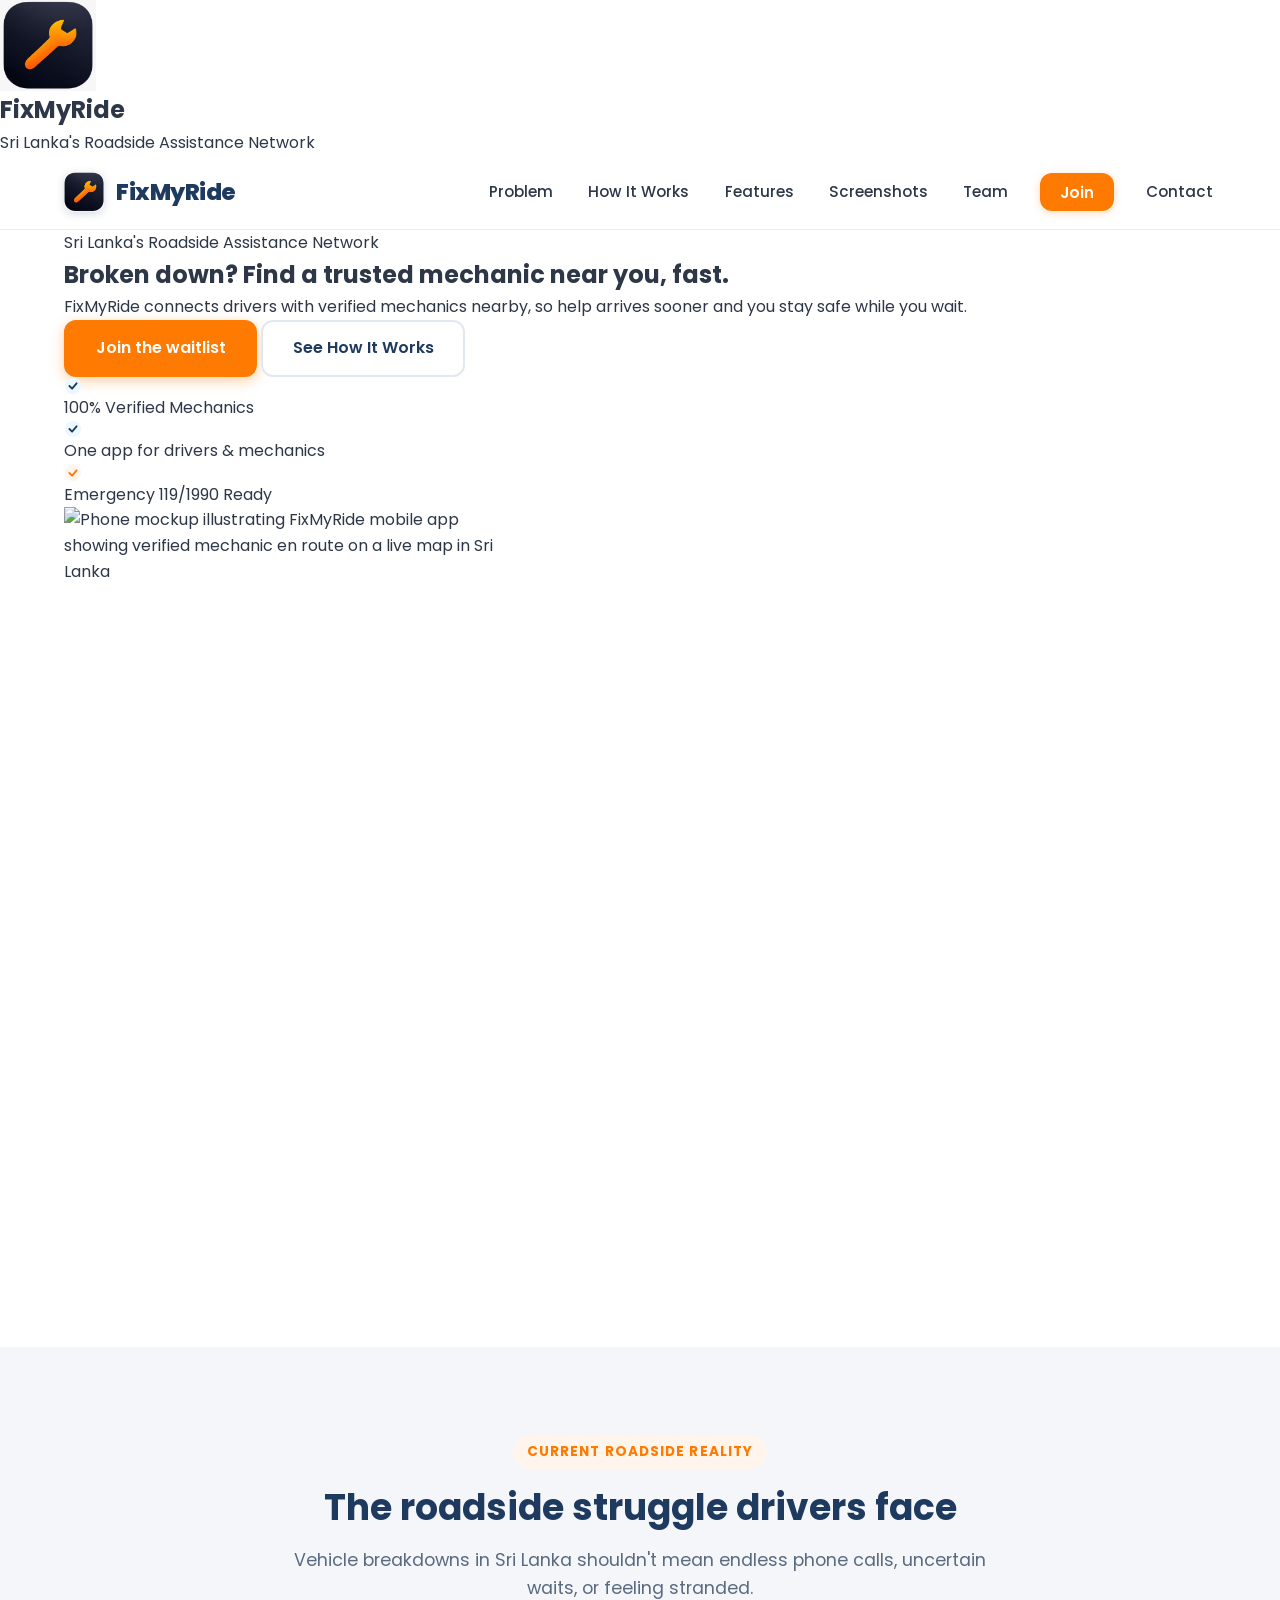
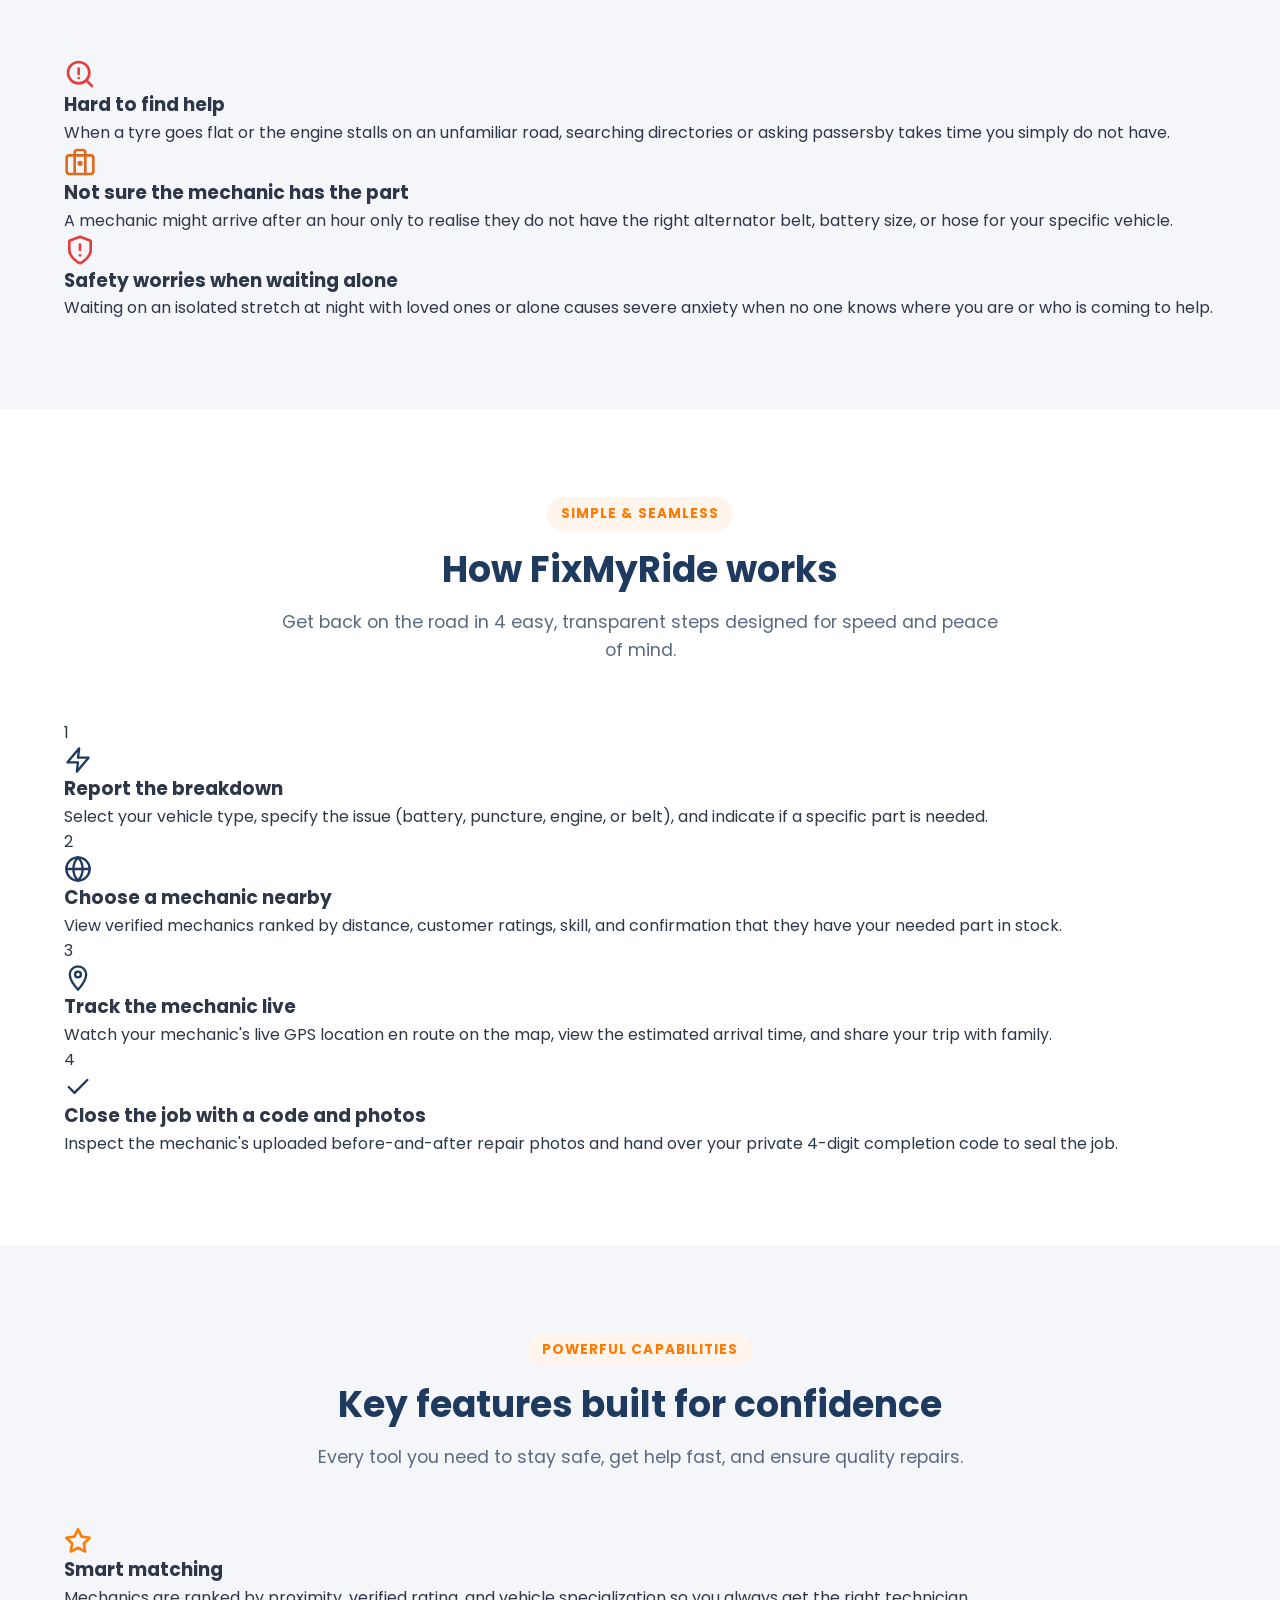
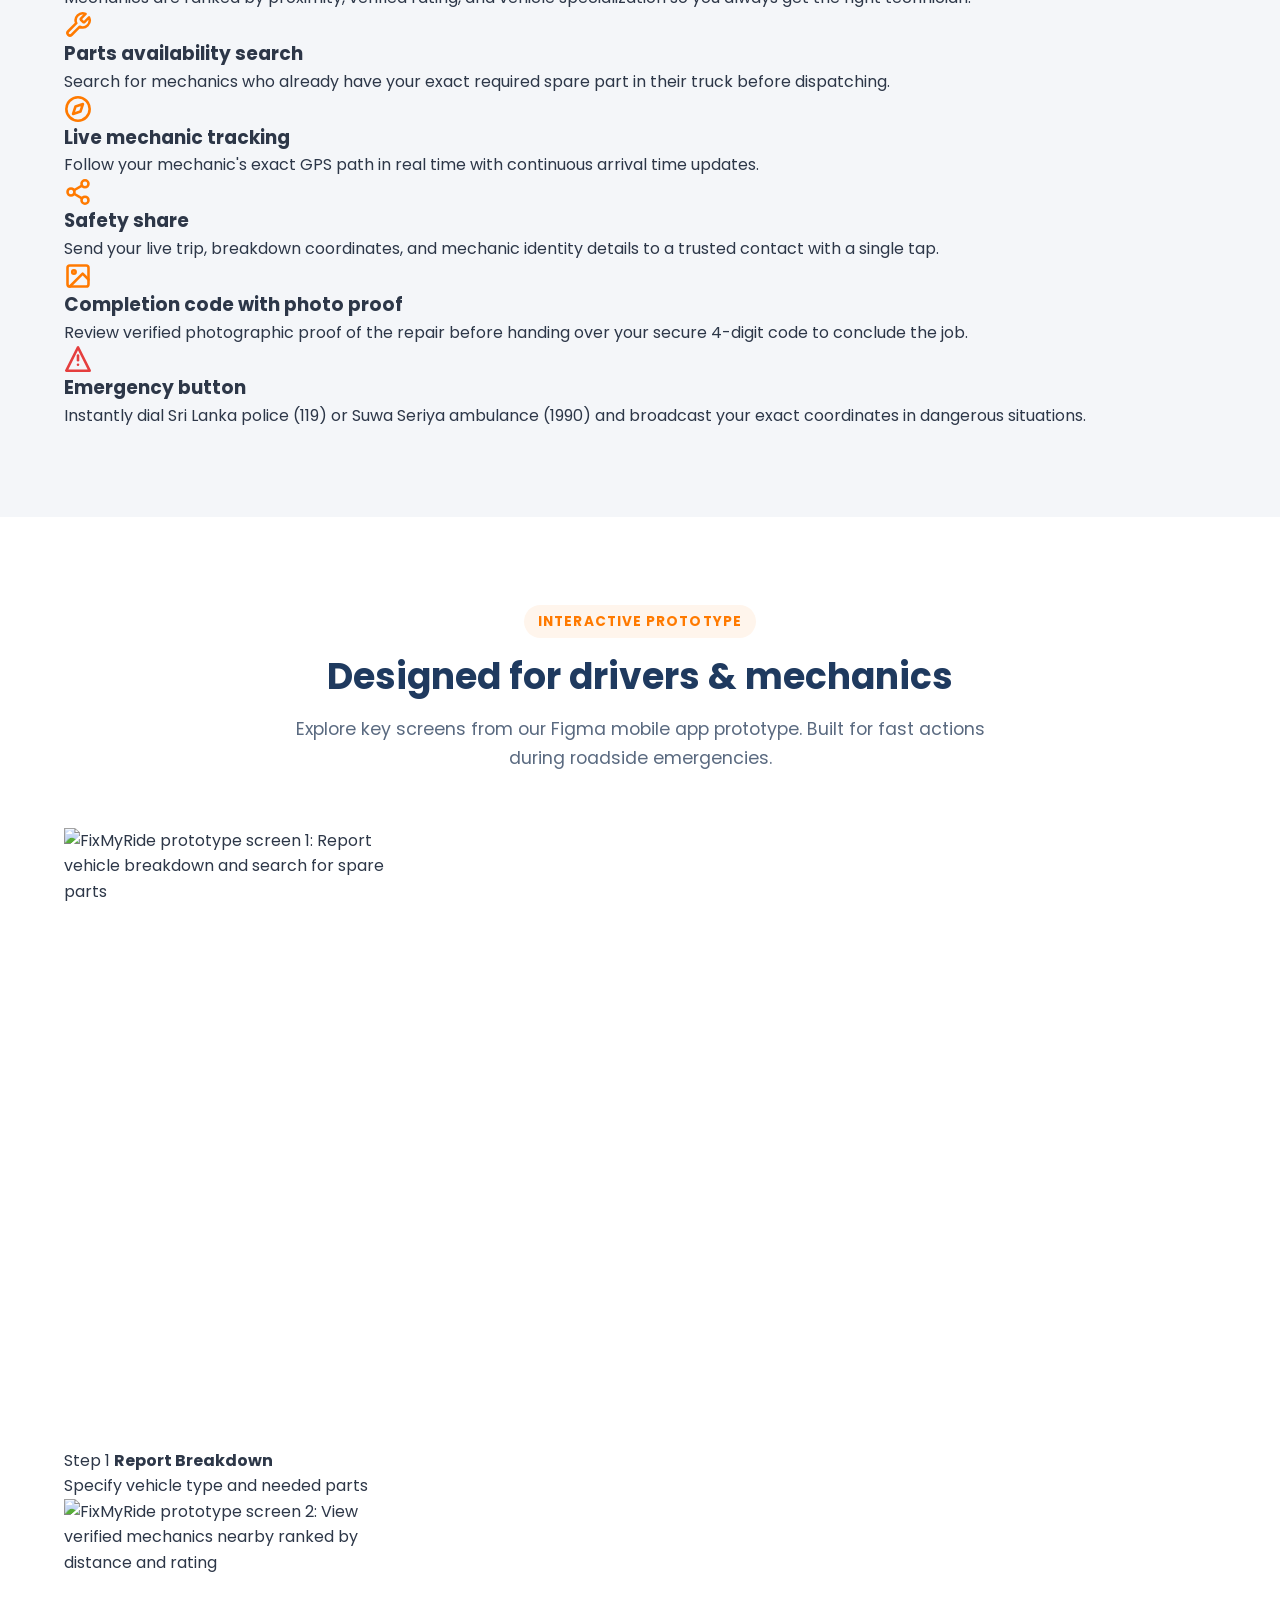
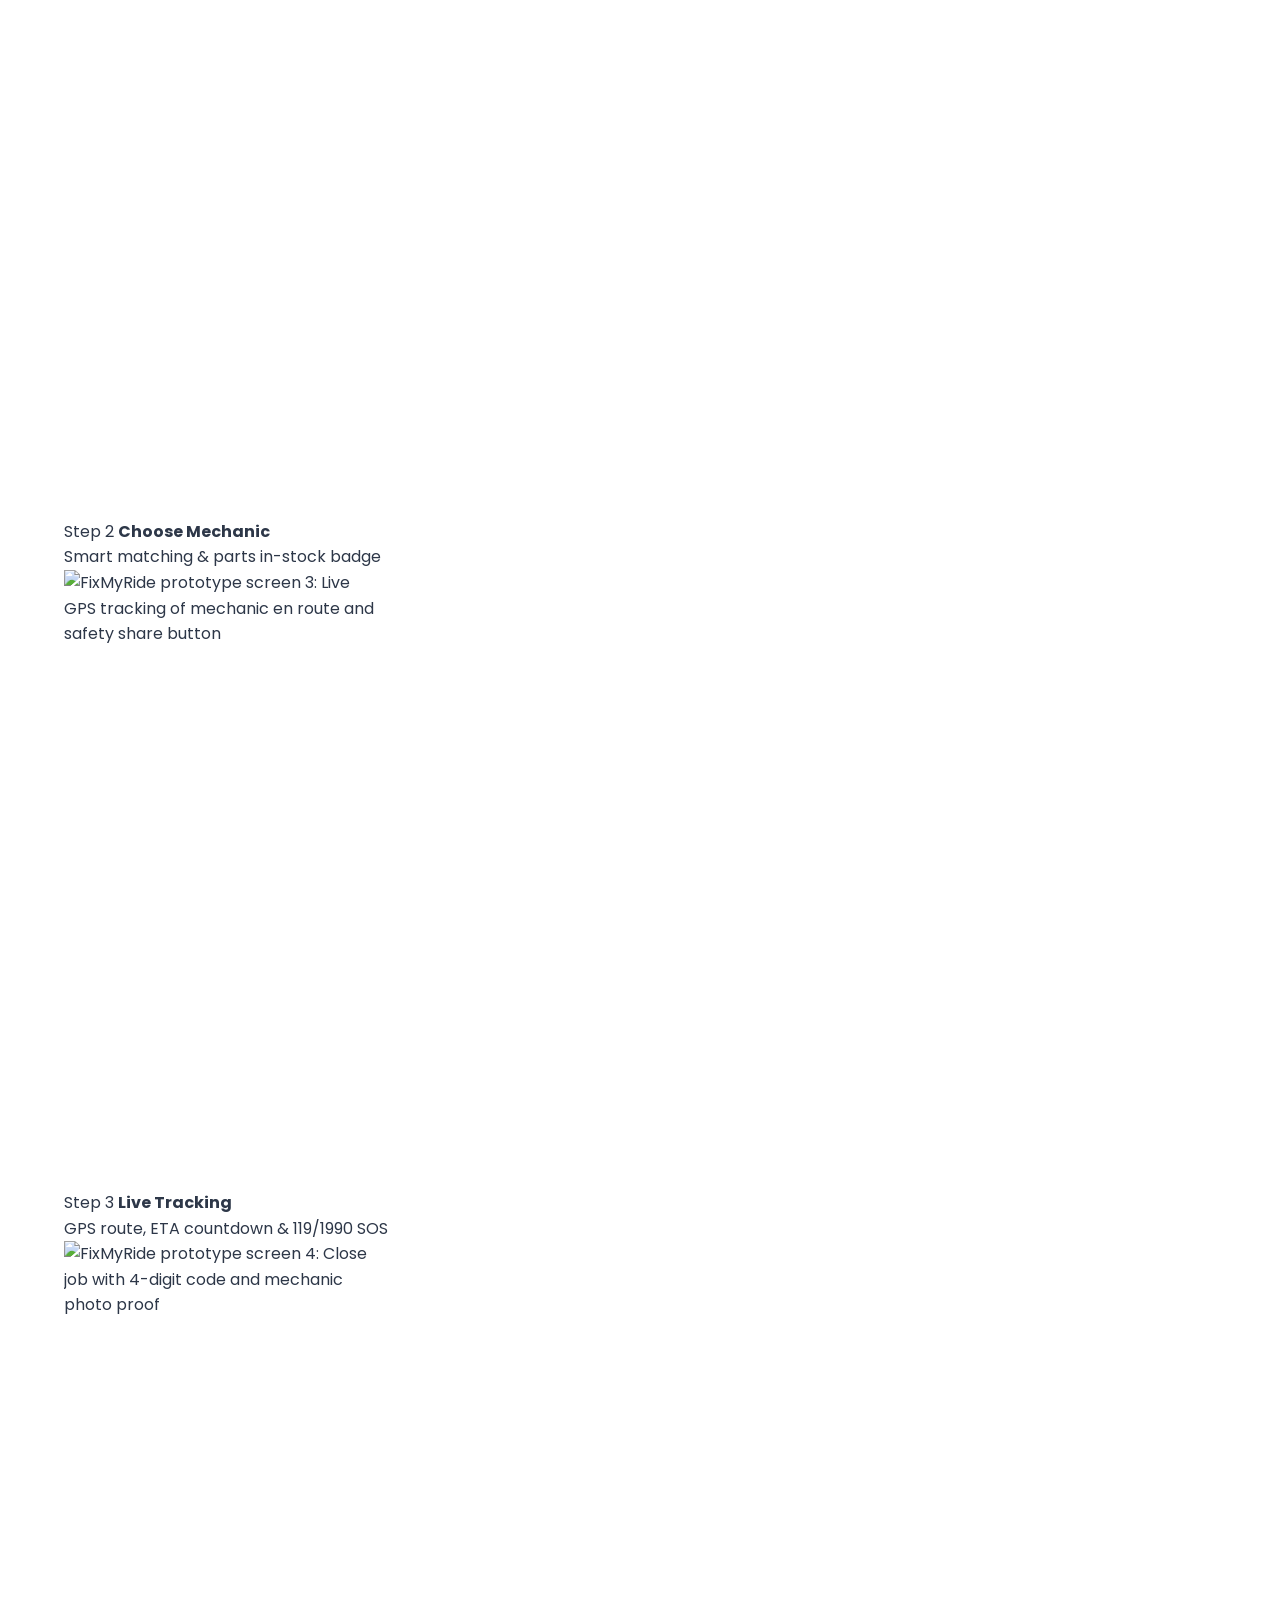
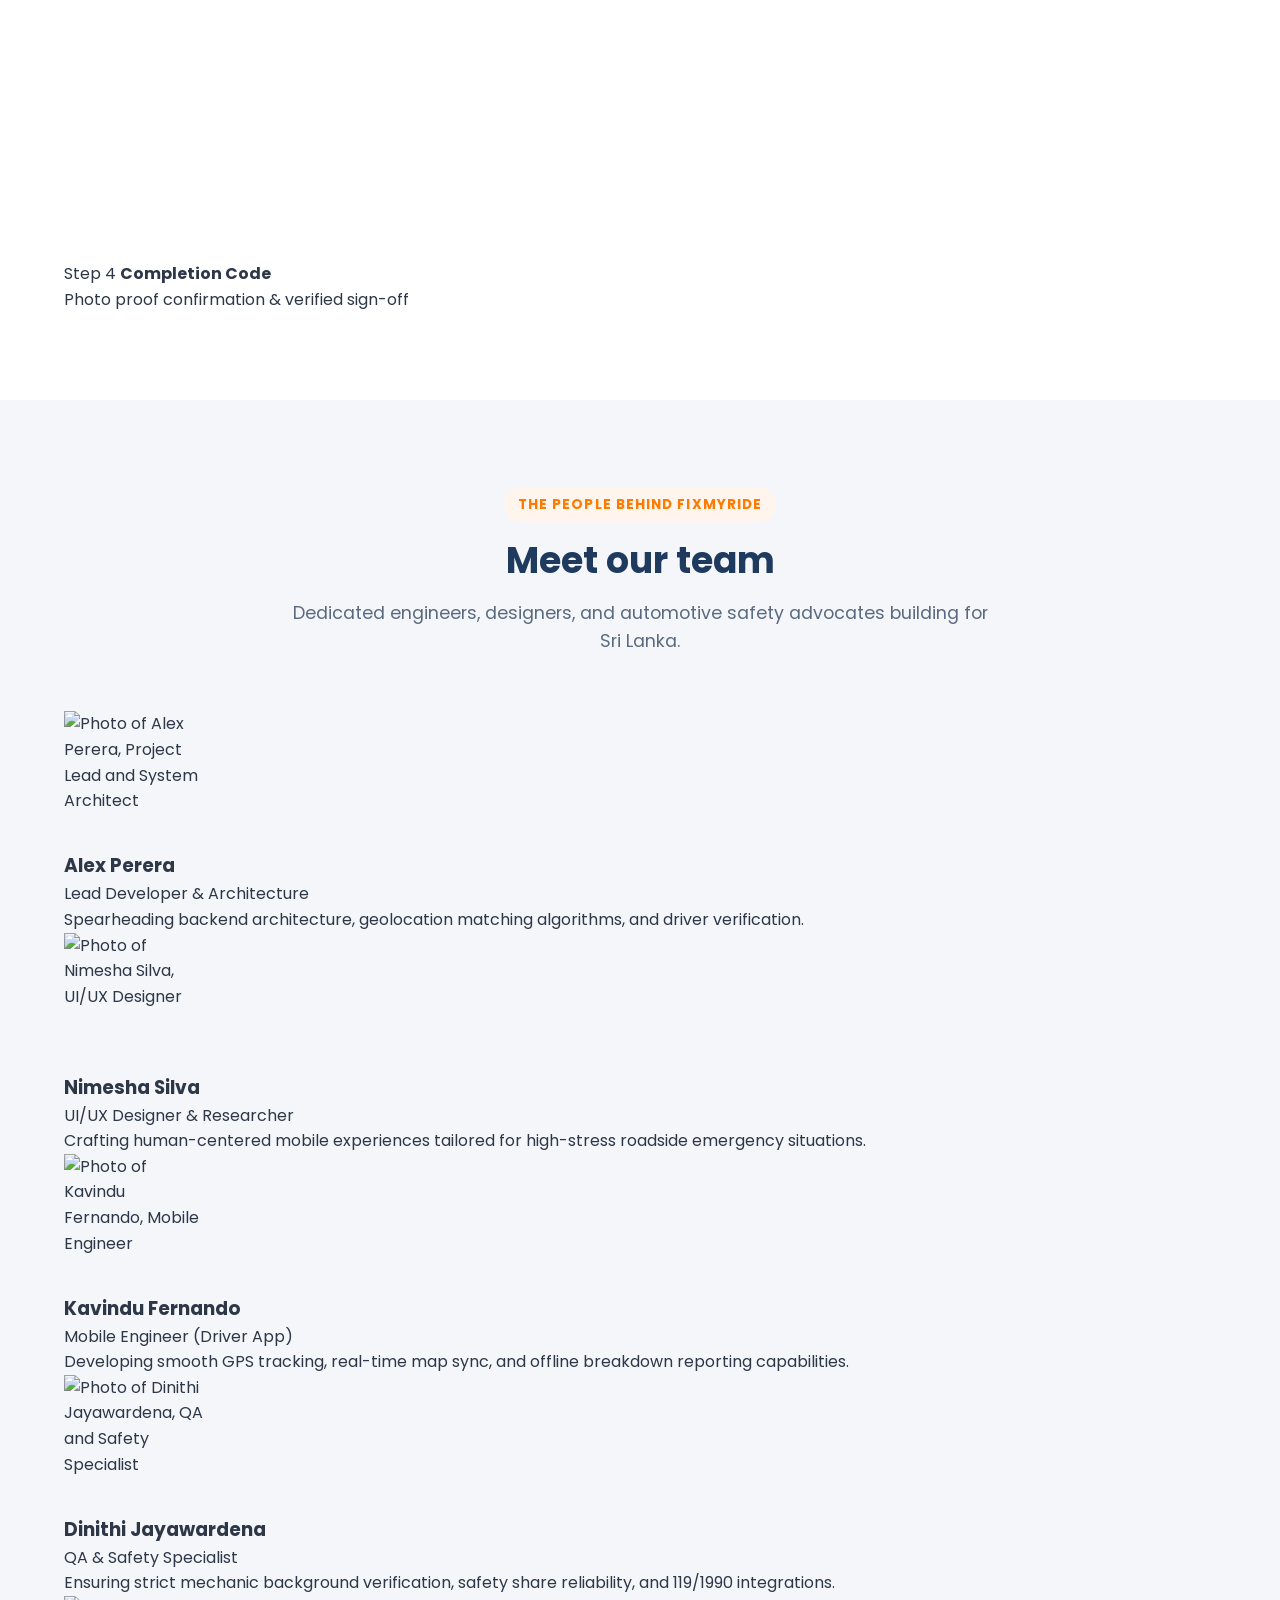
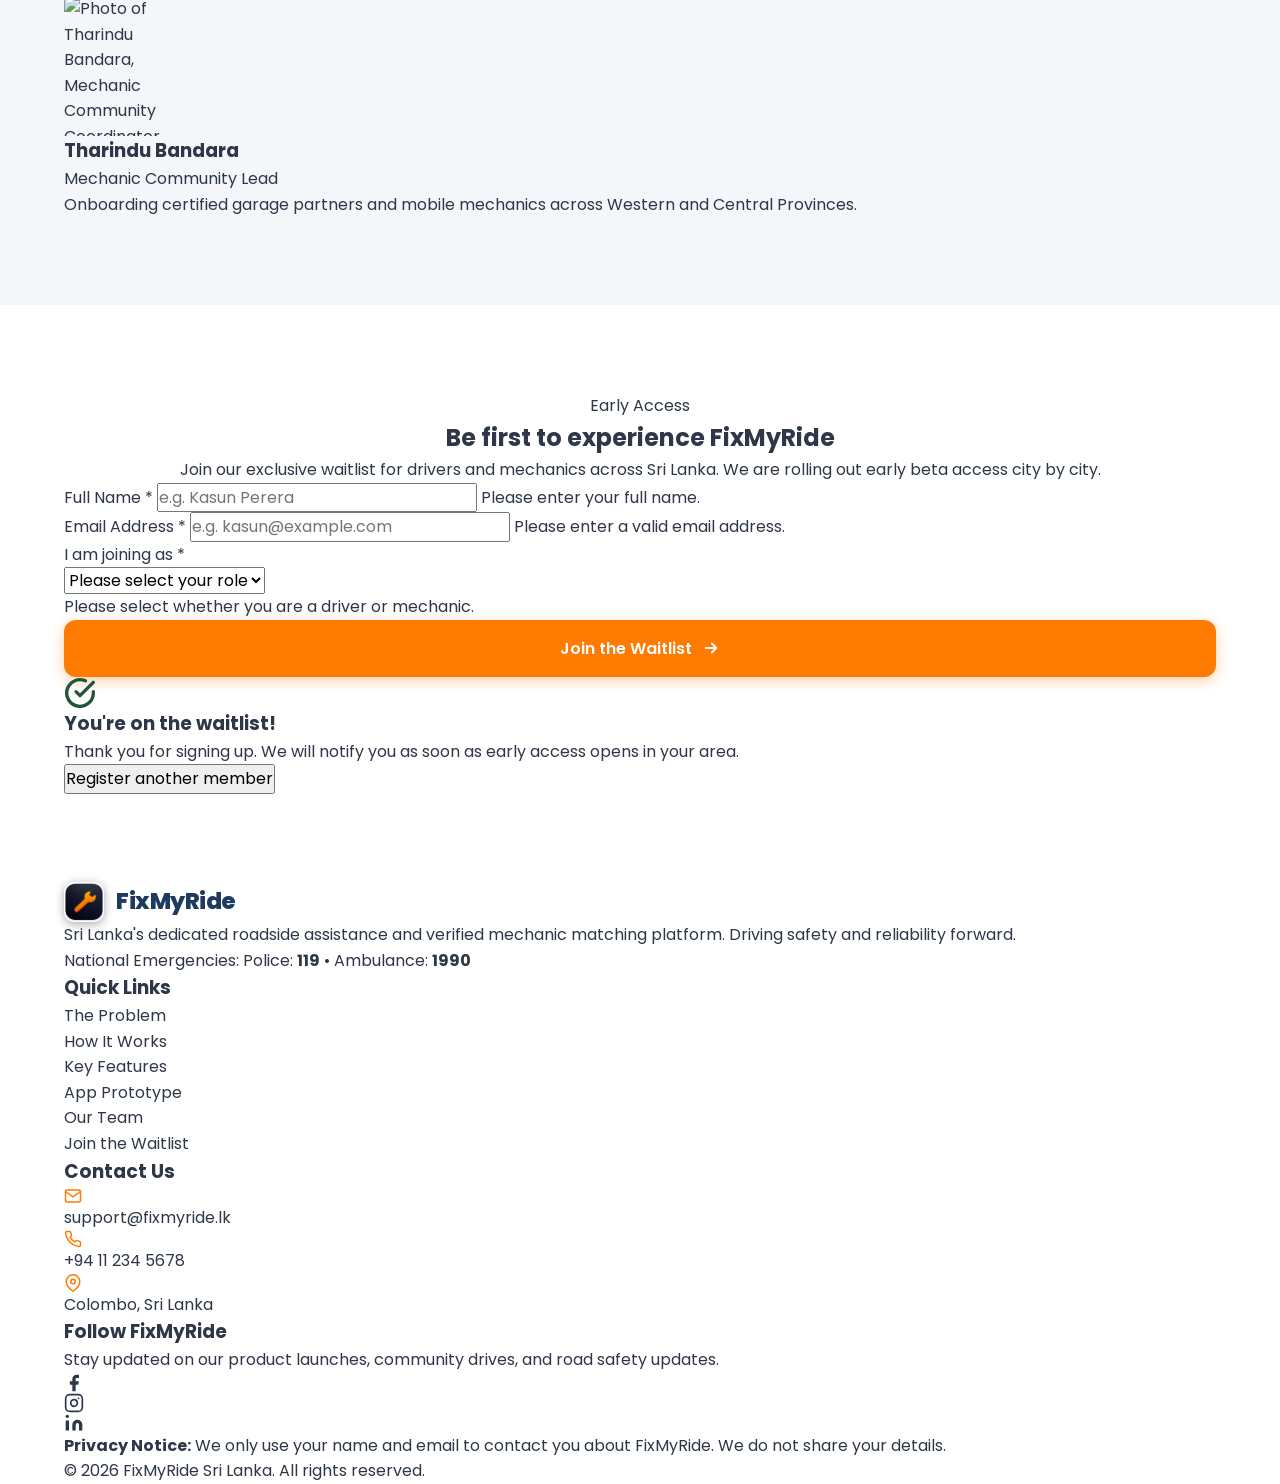
==== index.html @ 8a49f280 "Add page skeleton, base styles and navigation" ====
<!DOCTYPE html>
<html lang="en">
<head>
  <meta charset="UTF-8">
  <meta name="viewport" content="width=device-width, initial-scale=1.0">
  <meta http-equiv="X-UA-Compatible" content="ie=edge">

  <!-- SEO Meta Tags -->
  <title>FixMyRide | Trusted Mobile Mechanics Near You in Sri Lanka</title>
  <meta name="description" content="FixMyRide connects drivers across Sri Lanka with verified mechanics nearby. Search by parts availability, track your mechanic live, and stay safe with emergency sharing.">
  <meta name="keywords" content="FixMyRide, mobile mechanic Sri Lanka, vehicle breakdown assistance, Colombo roadside help, verified mechanics, parts search, emergency 119">
  <meta name="author" content="FixMyRide Team">

  <!-- Favicon -->
  <link rel="icon" type="image/jpeg" href="images/app-logo.jpeg">
  <link rel="apple-touch-icon" href="images/app-logo.jpeg">

  <!-- Open Graph / Facebook & WhatsApp Preview -->
  <meta property="og:type" content="website">
  <meta property="og:url" content="https://fixmyride.lk/">
  <meta property="og:title" content="FixMyRide | Find a Trusted Mechanic Near You, Fast">
  <meta property="og:description" content="Broken down in Sri Lanka? FixMyRide connects drivers with verified nearby mechanics, parts availability search, live GPS tracking, and safety sharing.">
  <meta property="og:image" content="images/app-logo.jpeg">
  <meta property="og:locale" content="en_LK">

  <!-- Twitter Card Preview -->
  <meta name="twitter:card" content="summary_large_image">
  <meta name="twitter:title" content="FixMyRide | Find a Trusted Mechanic Near You, Fast">
  <meta name="twitter:description" content="FixMyRide connects drivers in Sri Lanka with verified mechanics nearby, parts availability search, and live tracking.">
  <meta name="twitter:image" content="images/app-logo.jpeg">

  <!-- Google Fonts: Poppins (Clean & Friendly) -->
  <link rel="preconnect" href="https://fonts.googleapis.com">
  <link rel="preconnect" href="https://fonts.gstatic.com" crossorigin>
  <link href="https://fonts.googleapis.com/css2?family=Poppins:wght@300;400;500;600;700;800&display=swap" rel="stylesheet">

  <!-- Custom Stylesheet -->
  <!-- Stylesheets (one per member, order matters) -->
  <link rel="stylesheet" href="css/base.css">          <!-- Member 1 -->
  <link rel="stylesheet" href="css/hero.css">          <!-- Member 2 -->
  <link rel="stylesheet" href="css/features.css">      <!-- Member 3 -->
  <link rel="stylesheet" href="css/gallery-team.css">  <!-- Member 4 -->
  <link rel="stylesheet" href="css/form-footer.css">   <!-- Member 5 -->
</head>
<body>

  <!-- ===== MEMBER 2 START: Splash screen ===== -->
  <!-- =========================================================================
       APP SPLASH SCREEN / PRELOADER
       Smooth branded intro screen displaying the FixMyRide app logo on startup.
       ========================================================================= -->
  <div class="splash-screen" id="splash-screen" role="status" aria-live="polite" aria-busy="true">
    <div class="splash-content">
      <div class="splash-logo-wrapper">
        <img src="images/app-logo.jpeg" alt="FixMyRide App Logo" class="splash-logo" width="96" height="96">
        <div class="splash-pulse" aria-hidden="true"></div>
      </div>
      <h2 class="splash-title">FixMyRide</h2>
      <p class="splash-tagline">Sri Lanka's Roadside Assistance Network</p>
      <div class="splash-loader" aria-hidden="true">
        <div class="splash-loader-bar"></div>
      </div>
    </div>
  </div>
  <!-- ===== MEMBER 2 END ===== -->

  <!-- ===== MEMBER 1 START: Skip link & header / navigation ===== -->
  <!-- Accessible Skip Link for Keyboard Navigation -->
  <a href="#main-content" class="skip-link">Skip to main content</a>

  <!-- =====================================================================
       1. NAVIGATION BAR
       Includes text logo with wrench/car icon, section links & mobile menu.
       ===================================================================== -->
  <header class="site-header" id="header">
    <div class="container nav-container">
      <!-- Logo -->
      <a href="#header" class="logo-link" aria-label="FixMyRide Homepage">
        <img src="images/app-logo.jpeg" alt="FixMyRide App Logo" class="brand-logo-img" width="40" height="40">
        <span class="logo-text">FixMyRide</span>
      </a>

      <!-- Mobile Hamburger Button -->
      <button type="button" class="hamburger-btn" id="hamburger-btn" aria-expanded="false" aria-controls="primary-nav" aria-label="Toggle navigation menu">
        <span class="hamburger-bar"></span>
        <span class="hamburger-bar"></span>
        <span class="hamburger-bar"></span>
      </button>

      <!-- Navigation Links -->
      <nav class="primary-nav" id="primary-nav" aria-label="Primary Navigation">
        <ul class="nav-list">
          <li class="nav-item"><a href="#problem" class="nav-link">Problem</a></li>
          <li class="nav-item"><a href="#how-it-works" class="nav-link">How It Works</a></li>
          <li class="nav-item"><a href="#features" class="nav-link">Features</a></li>
          <li class="nav-item"><a href="#screenshots" class="nav-link">Screenshots</a></li>
          <li class="nav-item"><a href="#team" class="nav-link">Team</a></li>
          <li class="nav-item"><a href="#join" class="nav-link nav-btn-highlight">Join</a></li>
          <li class="nav-item"><a href="#contact" class="nav-link">Contact</a></li>
        </ul>
      </nav>
    </div>
  </header>
  <!-- ===== MEMBER 1 END ===== -->

  <!-- Main Content Landmark for Screen Readers -->
  <main id="main-content">

  <!-- ===== MEMBER 2 START: Hero & Problem sections ===== -->
    <!-- =====================================================================
         2. HERO SECTION
         Headline, short sub-headline, CTA waitlist button, and phone mockup.
         ===================================================================== -->
    <section class="hero-section" id="hero">
      <div class="container hero-container">
        <!-- Hero Text Column -->
        <div class="hero-content">
          <div class="hero-badge">
            <span class="badge-dot" aria-hidden="true"></span>
            <span class="badge-text">Sri Lanka's Roadside Assistance Network</span>
          </div>

          <h1 class="hero-headline">
            Broken down? Find a trusted mechanic near you, fast.
          </h1>

          <p class="hero-subheadline">
            FixMyRide connects drivers with verified mechanics nearby, so help arrives sooner and you stay safe while you wait.
          </p>

          <div class="hero-actions">
            <a href="#join" class="btn btn-primary">Join the waitlist</a>
            <a href="#how-it-works" class="btn btn-secondary">See How It Works</a>
          </div>

          <!-- Quick trust indicators -->
          <ul class="hero-trust-list">
            <li class="trust-item">
              <svg class="trust-check" viewBox="0 0 20 20" width="18" height="18" fill="none" aria-hidden="true">
                <circle cx="10" cy="10" r="9" fill="#EBF8FF"/>
                <path d="M6 10 L9 13 L14 7" stroke="#1F3A5F" stroke-width="2" stroke-linecap="round" stroke-linejoin="round"/>
              </svg>
              <span>100% Verified Mechanics</span>
            </li>
            <li class="trust-item">
              <svg class="trust-check" viewBox="0 0 20 20" width="18" height="18" fill="none" aria-hidden="true">
                <circle cx="10" cy="10" r="9" fill="#EBF8FF"/>
                <path d="M6 10 L9 13 L14 7" stroke="#1F3A5F" stroke-width="2" stroke-linecap="round" stroke-linejoin="round"/>
              </svg>
              <span>One app for drivers &amp; mechanics</span>
            </li>
            <li class="trust-item">
              <svg class="trust-check" viewBox="0 0 20 20" width="18" height="18" fill="none" aria-hidden="true">
                <circle cx="10" cy="10" r="9" fill="#FFF5EC"/>
                <path d="M6 10 L9 13 L14 7" stroke="#FF7A00" stroke-width="2" stroke-linecap="round" stroke-linejoin="round"/>
              </svg>
              <span>Emergency 119/1990 Ready</span>
            </li>
          </ul>
        </div>

        <!-- Hero Phone Mockup Column -->
        <div class="hero-visual">
          <div class="phone-mockup-wrapper">
            <img src="images/hero-mockup.svg" 
                 alt="Phone mockup illustrating FixMyRide mobile app showing verified mechanic en route on a live map in Sri Lanka" 
                 class="hero-mockup-img" 
                 width="460" 
                 height="840" 
                 loading="eager">
          </div>
        </div>
      </div>
    </section>

    <!-- =====================================================================
         3. THE PROBLEM SECTION
         Three short cards highlighting real roadside struggles in Sri Lanka.
         ===================================================================== -->
    <section class="problem-section section-padding bg-light" id="problem">
      <div class="container">
        <div class="section-header text-center">
          <p class="section-tag">Current Roadside Reality</p>
          <h2 class="section-title">The roadside struggle drivers face</h2>
          <p class="section-subtitle">Vehicle breakdowns in Sri Lanka shouldn't mean endless phone calls, uncertain waits, or feeling stranded.</p>
        </div>

        <div class="cards-grid problem-grid">
          <!-- Problem Card 1 -->
          <article class="card problem-card">
            <div class="card-icon-box problem-icon-box" aria-hidden="true">
              <svg viewBox="0 0 24 24" width="32" height="32" fill="none" stroke="#E53E3E" stroke-width="2" stroke-linecap="round" stroke-linejoin="round">
                <circle cx="11" cy="11" r="8"/>
                <line x1="21" y1="21" x2="16.65" y2="16.65"/>
                <line x1="11" y1="8" x2="11" y2="12"/>
                <line x1="11" y1="15" x2="11.01" y2="15"/>
              </svg>
            </div>
            <h3 class="card-title">Hard to find help</h3>
            <p class="card-text">
              When a tyre goes flat or the engine stalls on an unfamiliar road, searching directories or asking passersby takes time you simply do not have.
            </p>
          </article>

          <!-- Problem Card 2 -->
          <article class="card problem-card">
            <div class="card-icon-box problem-icon-box" aria-hidden="true">
              <svg viewBox="0 0 24 24" width="32" height="32" fill="none" stroke="#DD6B20" stroke-width="2" stroke-linecap="round" stroke-linejoin="round">
                <rect x="2" y="7" width="20" height="14" rx="2" ry="2"/>
                <path d="M16 21V5a2 2 0 0 0-2-2h-4a2 2 0 0 0-2 2v16"/>
                <circle cx="12" cy="13" r="1"/>
              </svg>
            </div>
            <h3 class="card-title">Not sure the mechanic has the part</h3>
            <p class="card-text">
              A mechanic might arrive after an hour only to realise they do not have the right alternator belt, battery size, or hose for your specific vehicle.
            </p>
          </article>

          <!-- Problem Card 3 -->
          <article class="card problem-card">
            <div class="card-icon-box problem-icon-box" aria-hidden="true">
              <svg viewBox="0 0 24 24" width="32" height="32" fill="none" stroke="#E53E3E" stroke-width="2" stroke-linecap="round" stroke-linejoin="round">
                <path d="M12 22s8-4 8-10V5l-8-3-8 3v7c0 6 8 10 8 10z"/>
                <line x1="12" y1="8" x2="12" y2="12"/>
                <line x1="12" y1="16" x2="12.01" y2="16"/>
              </svg>
            </div>
            <h3 class="card-title">Safety worries when waiting alone</h3>
            <p class="card-text">
              Waiting on an isolated stretch at night with loved ones or alone causes severe anxiety when no one knows where you are or who is coming to help.
            </p>
          </article>
        </div>
      </div>
    </section>
  <!-- ===== MEMBER 2 END ===== -->

  <!-- ===== MEMBER 3 START: How It Works & Features sections ===== -->
    <!-- =====================================================================
         4. HOW IT WORKS SECTION
         4 simple steps: Report, Choose, Track, Close.
         ===================================================================== -->
    <section class="steps-section section-padding" id="how-it-works">
      <div class="container">
        <div class="section-header text-center">
          <p class="section-tag">Simple &amp; Seamless</p>
          <h2 class="section-title">How FixMyRide works</h2>
          <p class="section-subtitle">Get back on the road in 4 easy, transparent steps designed for speed and peace of mind.</p>
        </div>

        <div class="steps-grid">
          <!-- Step 1 -->
          <div class="step-card">
            <div class="step-number" aria-hidden="true">1</div>
            <div class="step-icon-wrapper" aria-hidden="true">
              <svg viewBox="0 0 24 24" width="28" height="28" fill="none" stroke="#1F3A5F" stroke-width="2" stroke-linecap="round" stroke-linejoin="round">
                <polygon points="13 2 3 14 12 14 11 22 21 10 12 10 13 2"/>
              </svg>
            </div>
            <h3 class="step-title">Report the breakdown</h3>
            <p class="step-text">
              Select your vehicle type, specify the issue (battery, puncture, engine, or belt), and indicate if a specific part is needed.
            </p>
          </div>

          <!-- Step 2 -->
          <div class="step-card">
            <div class="step-number" aria-hidden="true">2</div>
            <div class="step-icon-wrapper" aria-hidden="true">
              <svg viewBox="0 0 24 24" width="28" height="28" fill="none" stroke="#1F3A5F" stroke-width="2" stroke-linecap="round" stroke-linejoin="round">
                <circle cx="12" cy="12" r="10"/>
                <path d="M12 2a14.5 14.5 0 0 0 0 20 14.5 14.5 0 0 0 0-20"/>
                <path d="M2 12h20"/>
              </svg>
            </div>
            <h3 class="step-title">Choose a mechanic nearby</h3>
            <p class="step-text">
              View verified mechanics ranked by distance, customer ratings, skill, and confirmation that they have your needed part in stock.
            </p>
          </div>

          <!-- Step 3 -->
          <div class="step-card">
            <div class="step-number" aria-hidden="true">3</div>
            <div class="step-icon-wrapper" aria-hidden="true">
              <svg viewBox="0 0 24 24" width="28" height="28" fill="none" stroke="#1F3A5F" stroke-width="2" stroke-linecap="round" stroke-linejoin="round">
                <path d="M12 2C8.13 2 5 5.13 5 9c0 5.25 7 13 7 13s7-7.75 7-13c0-3.87-3.13-7-7-7z"/>
                <circle cx="12" cy="9" r="2.5"/>
              </svg>
            </div>
            <h3 class="step-title">Track the mechanic live</h3>
            <p class="step-text">
              Watch your mechanic's live GPS location en route on the map, view the estimated arrival time, and share your trip with family.
            </p>
          </div>

          <!-- Step 4 -->
          <div class="step-card">
            <div class="step-number" aria-hidden="true">4</div>
            <div class="step-icon-wrapper" aria-hidden="true">
              <svg viewBox="0 0 24 24" width="28" height="28" fill="none" stroke="#1F3A5F" stroke-width="2" stroke-linecap="round" stroke-linejoin="round">
                <polyline points="20 6 9 17 4 12"/>
              </svg>
            </div>
            <h3 class="step-title">Close the job with a code and photos</h3>
            <p class="step-text">
              Inspect the mechanic's uploaded before-and-after repair photos and hand over your private 4-digit completion code to seal the job.
            </p>
          </div>
        </div>
      </div>
    </section>

    <!-- =====================================================================
         5. KEY FEATURES SECTION
         Cards with icon, title, and one short sentence.
         ===================================================================== -->
    <section class="features-section section-padding bg-light" id="features">
      <div class="container">
        <div class="section-header text-center">
          <p class="section-tag">Powerful Capabilities</p>
          <h2 class="section-title">Key features built for confidence</h2>
          <p class="section-subtitle">Every tool you need to stay safe, get help fast, and ensure quality repairs.</p>
        </div>

        <div class="cards-grid features-grid">
          <!-- Feature 1: Smart matching -->
          <article class="card feature-card">
            <div class="card-icon-box feature-icon-box" aria-hidden="true">
              <svg viewBox="0 0 24 24" width="28" height="28" fill="none" stroke="#FF7A00" stroke-width="2.2" stroke-linecap="round" stroke-linejoin="round">
                <polygon points="12 2 15.09 8.26 22 9.27 17 14.14 18.18 21.02 12 17.77 5.82 21.02 7 14.14 2 9.27 8.91 8.26 12 2"/>
              </svg>
            </div>
            <h3 class="card-title">Smart matching</h3>
            <p class="card-text">
              Mechanics are ranked by proximity, verified rating, and vehicle specialization so you always get the right technician.
            </p>
          </article>

          <!-- Feature 2: Parts availability search -->
          <article class="card feature-card">
            <div class="card-icon-box feature-icon-box" aria-hidden="true">
              <svg viewBox="0 0 24 24" width="28" height="28" fill="none" stroke="#FF7A00" stroke-width="2.2" stroke-linecap="round" stroke-linejoin="round">
                <path d="M14.7 6.3a1 1 0 0 0 0 1.4l1.6 1.6a1 1 0 0 0 1.4 0l3.77-3.77a6 6 0 0 1-7.94 7.94l-6.91 6.91a2.12 2.12 0 0 1-3-3l6.91-6.91a6 6 0 0 1 7.94-7.94l-3.76 3.76z"/>
              </svg>
            </div>
            <h3 class="card-title">Parts availability search</h3>
            <p class="card-text">
              Search for mechanics who already have your exact required spare part in their truck before dispatching.
            </p>
          </article>

          <!-- Feature 3: Live mechanic tracking -->
          <article class="card feature-card">
            <div class="card-icon-box feature-icon-box" aria-hidden="true">
              <svg viewBox="0 0 24 24" width="28" height="28" fill="none" stroke="#FF7A00" stroke-width="2.2" stroke-linecap="round" stroke-linejoin="round">
                <circle cx="12" cy="12" r="10"/>
                <polygon points="16.24 7.76 14.12 14.12 7.76 16.24 9.88 9.88 16.24 7.76"/>
              </svg>
            </div>
            <h3 class="card-title">Live mechanic tracking</h3>
            <p class="card-text">
              Follow your mechanic's exact GPS path in real time with continuous arrival time updates.
            </p>
          </article>

          <!-- Feature 4: Safety share -->
          <article class="card feature-card">
            <div class="card-icon-box feature-icon-box" aria-hidden="true">
              <svg viewBox="0 0 24 24" width="28" height="28" fill="none" stroke="#FF7A00" stroke-width="2.2" stroke-linecap="round" stroke-linejoin="round">
                <circle cx="18" cy="5" r="3"/>
                <circle cx="6" cy="12" r="3"/>
                <circle cx="18" cy="19" r="3"/>
                <line x1="8.59" y1="13.51" x2="15.42" y2="17.49"/>
                <line x1="15.41" y1="6.51" x2="8.59" y2="10.49"/>
              </svg>
            </div>
            <h3 class="card-title">Safety share</h3>
            <p class="card-text">
              Send your live trip, breakdown coordinates, and mechanic identity details to a trusted contact with a single tap.
            </p>
          </article>

          <!-- Feature 5: Completion code with photo proof -->
          <article class="card feature-card">
            <div class="card-icon-box feature-icon-box" aria-hidden="true">
              <svg viewBox="0 0 24 24" width="28" height="28" fill="none" stroke="#FF7A00" stroke-width="2.2" stroke-linecap="round" stroke-linejoin="round">
                <rect x="3" y="3" width="18" height="18" rx="2" ry="2"/>
                <circle cx="8.5" cy="8.5" r="1.5"/>
                <polyline points="21 15 16 10 5 21"/>
              </svg>
            </div>
            <h3 class="card-title">Completion code with photo proof</h3>
            <p class="card-text">
              Review verified photographic proof of the repair before handing over your secure 4-digit code to conclude the job.
            </p>
          </article>

          <!-- Feature 6: Emergency button -->
          <article class="card feature-card feature-card-highlight">
            <div class="card-icon-box feature-icon-box alert-icon" aria-hidden="true">
              <svg viewBox="0 0 24 24" width="28" height="28" fill="none" stroke="#E53E3E" stroke-width="2.2" stroke-linecap="round" stroke-linejoin="round">
                <polygon points="12 2 2 22 22 22 12 2"/>
                <line x1="12" y1="9" x2="12" y2="13"/>
                <line x1="12" y1="17" x2="12.01" y2="17"/>
              </svg>
            </div>
            <h3 class="card-title">Emergency button</h3>
            <p class="card-text">
              Instantly dial Sri Lanka police (119) or Suwa Seriya ambulance (1990) and broadcast your exact coordinates in dangerous situations.
            </p>
          </article>
        </div>
      </div>
    </section>
  <!-- ===== MEMBER 3 END ===== -->

  <!-- ===== MEMBER 4 START: Screenshots & Team sections ===== -->
    <!-- =====================================================================
         6. APP SCREENSHOTS SECTION
         A row of 4 prototype phone-screen placeholder images (easily replaceable).
         ===================================================================== -->
    <section class="screenshots-section section-padding" id="screenshots">
      <div class="container">
        <div class="section-header text-center">
          <p class="section-tag">Interactive Prototype</p>
          <h2 class="section-title">Designed for drivers &amp; mechanics</h2>
          <p class="section-subtitle">Explore key screens from our Figma mobile app prototype. Built for fast actions during roadside emergencies.</p>
        </div>

        <!-- Figma Replacement Notice for Students -->
        <!-- STUDENT NOTE: You can replace the SVG files in the images/ folder with your own Figma export PNGs/JPEGs -->
        <div class="screenshots-grid">
          <!-- Screenshot 1 -->
          <figure class="screenshot-item">
            <div class="screenshot-frame">
              <img src="images/screenshot-1-breakdown.svg" 
                   alt="FixMyRide prototype screen 1: Report vehicle breakdown and search for spare parts" 
                   class="screenshot-img" 
                   width="320" 
                   height="620" 
                   loading="lazy">
            </div>
            <figcaption class="screenshot-caption">
              <span class="screenshot-step-tag">Step 1</span>
              <strong class="screenshot-label">Report Breakdown</strong>
              <p class="screenshot-desc">Specify vehicle type and needed parts</p>
            </figcaption>
          </figure>

          <!-- Screenshot 2 -->
          <figure class="screenshot-item">
            <div class="screenshot-frame">
              <img src="images/screenshot-2-mechanics.svg" 
                   alt="FixMyRide prototype screen 2: View verified mechanics nearby ranked by distance and rating" 
                   class="screenshot-img" 
                   width="320" 
                   height="620" 
                   loading="lazy">
            </div>
            <figcaption class="screenshot-caption">
              <span class="screenshot-step-tag">Step 2</span>
              <strong class="screenshot-label">Choose Mechanic</strong>
              <p class="screenshot-desc">Smart matching &amp; parts in-stock badge</p>
            </figcaption>
          </figure>

          <!-- Screenshot 3 -->
          <figure class="screenshot-item">
            <div class="screenshot-frame">
              <img src="images/screenshot-3-tracking.svg" 
                   alt="FixMyRide prototype screen 3: Live GPS tracking of mechanic en route and safety share button" 
                   class="screenshot-img" 
                   width="320" 
                   height="620" 
                   loading="lazy">
            </div>
            <figcaption class="screenshot-caption">
              <span class="screenshot-step-tag">Step 3</span>
              <strong class="screenshot-label">Live Tracking</strong>
              <p class="screenshot-desc">GPS route, ETA countdown &amp; 119/1990 SOS</p>
            </figcaption>
          </figure>

          <!-- Screenshot 4 -->
          <figure class="screenshot-item">
            <div class="screenshot-frame">
              <img src="images/screenshot-4-completion.svg" 
                   alt="FixMyRide prototype screen 4: Close job with 4-digit code and mechanic photo proof" 
                   class="screenshot-img" 
                   width="320" 
                   height="620" 
                   loading="lazy">
            </div>
            <figcaption class="screenshot-caption">
              <span class="screenshot-step-tag">Step 4</span>
              <strong class="screenshot-label">Completion Code</strong>
              <p class="screenshot-desc">Photo proof confirmation &amp; verified sign-off</p>
            </figcaption>
          </figure>
        </div>
      </div>
    </section>

    <!-- =====================================================================
         7. TEAM SECTION
         5 member cards with photo placeholder, name and role.
         ===================================================================== -->
    <section class="team-section section-padding bg-light" id="team">
      <div class="container">
        <div class="section-header text-center">
          <p class="section-tag">The People Behind FixMyRide</p>
          <h2 class="section-title">Meet our team</h2>
          <p class="section-subtitle">Dedicated engineers, designers, and automotive safety advocates building for Sri Lanka.</p>
        </div>

        <!-- STUDENT INSTRUCTION: Edit the names and roles below to match your group members -->
        <div class="team-grid">
          <!-- Member 1 -->
          <article class="card team-card">
            <div class="team-avatar-box">
              <img src="images/team-1.svg" 
                   alt="Photo of Alex Perera, Project Lead and System Architect" 
                   class="team-avatar-img" 
                   width="140" 
                   height="140" 
                   loading="lazy">
            </div>
            <div class="team-info">
              <!-- Name 1 - Role -->
              <h3 class="team-name">Alex Perera</h3>
              <p class="team-role">Lead Developer &amp; Architecture</p>
              <p class="team-bio">Spearheading backend architecture, geolocation matching algorithms, and driver verification.</p>
            </div>
          </article>

          <!-- Member 2 -->
          <article class="card team-card">
            <div class="team-avatar-box">
              <img src="images/team-2.svg" 
                   alt="Photo of Nimesha Silva, UI/UX Designer" 
                   class="team-avatar-img" 
                   width="140" 
                   height="140" 
                   loading="lazy">
            </div>
            <div class="team-info">
              <!-- Name 2 - Role -->
              <h3 class="team-name">Nimesha Silva</h3>
              <p class="team-role">UI/UX Designer &amp; Researcher</p>
              <p class="team-bio">Crafting human-centered mobile experiences tailored for high-stress roadside emergency situations.</p>
            </div>
          </article>

          <!-- Member 3 -->
          <article class="card team-card">
            <div class="team-avatar-box">
              <img src="images/team-3.svg" 
                   alt="Photo of Kavindu Fernando, Mobile Engineer" 
                   class="team-avatar-img" 
                   width="140" 
                   height="140" 
                   loading="lazy">
            </div>
            <div class="team-info">
              <!-- Name 3 - Role -->
              <h3 class="team-name">Kavindu Fernando</h3>
              <p class="team-role">Mobile Engineer (Driver App)</p>
              <p class="team-bio">Developing smooth GPS tracking, real-time map sync, and offline breakdown reporting capabilities.</p>
            </div>
          </article>

          <!-- Member 4 -->
          <article class="card team-card">
            <div class="team-avatar-box">
              <img src="images/team-4.svg" 
                   alt="Photo of Dinithi Jayawardena, QA and Safety Specialist" 
                   class="team-avatar-img" 
                   width="140" 
                   height="140" 
                   loading="lazy">
            </div>
            <div class="team-info">
              <!-- Name 4 - Role -->
              <h3 class="team-name">Dinithi Jayawardena</h3>
              <p class="team-role">QA &amp; Safety Specialist</p>
              <p class="team-bio">Ensuring strict mechanic background verification, safety share reliability, and 119/1990 integrations.</p>
            </div>
          </article>

          <!-- Member 5 -->
          <article class="card team-card">
            <div class="team-avatar-box">
              <img src="images/team-5.svg" 
                   alt="Photo of Tharindu Bandara, Mechanic Community Coordinator" 
                   class="team-avatar-img" 
                   width="140" 
                   height="140" 
                   loading="lazy">
            </div>
            <div class="team-info">
              <!-- Name 5 - Role -->
              <h3 class="team-name">Tharindu Bandara</h3>
              <p class="team-role">Mechanic Community Lead</p>
              <p class="team-bio">Onboarding certified garage partners and mobile mechanics across Western and Central Provinces.</p>
            </div>
          </article>
        </div>
      </div>
    </section>
  <!-- ===== MEMBER 4 END ===== -->

  <!-- ===== MEMBER 5 START: Waitlist form section ===== -->
    <!-- =====================================================================
         8. CALL TO ACTION / WAITLIST FORM SECTION
         Waitlist form with name, email, role dropdown, JS validation & success msg.
         ===================================================================== -->
    <section class="cta-section section-padding" id="join">
      <div class="container cta-container">
        <div class="cta-card">
          <div class="cta-header text-center">
            <span class="cta-badge">Early Access</span>
            <h2 class="cta-title">Be first to experience FixMyRide</h2>
            <p class="cta-subtitle">
              Join our exclusive waitlist for drivers and mechanics across Sri Lanka. We are rolling out early beta access city by city.
            </p>
          </div>

          <!--
            STUDENT BACKEND INTEGRATION NOTE:
            This form is currently processed on the client side with JavaScript.
            To connect a backend service later:
            1. Formspree: Add action="https://formspree.io/f/YOUR_FORM_ID" method="POST"
            2. Google Forms: Map form fields to entry.XXXXX IDs and submit to formResponse
            3. Custom API: In js/form.js, replace the simulation with fetch('/api/waitlist', {...})
          -->
          <form class="waitlist-form" id="waitlist-form" novalidate>
            <!-- Name Field -->
            <div class="form-group">
              <label for="fullname" class="form-label">Full Name <span class="required-star" aria-hidden="true">*</span></label>
              <input type="text" 
                     id="fullname" 
                     name="fullname" 
                     class="form-input" 
                     placeholder="e.g. Kasun Perera" 
                     required 
                     aria-required="true"
                     aria-describedby="name-error">
              <span class="error-message" id="name-error" role="alert">Please enter your full name.</span>
            </div>

            <!-- Email Field -->
            <div class="form-group">
              <label for="email" class="form-label">Email Address <span class="required-star" aria-hidden="true">*</span></label>
              <input type="email" 
                     id="email" 
                     name="email" 
                     class="form-input" 
                     placeholder="e.g. kasun@example.com" 
                     required 
                     aria-required="true"
                     aria-describedby="email-error">
              <span class="error-message" id="email-error" role="alert">Please enter a valid email address.</span>
            </div>

            <!-- User Role Dropdown -->
            <div class="form-group">
              <label for="user-role" class="form-label">I am joining as <span class="required-star" aria-hidden="true">*</span></label>
              <div class="select-wrapper">
                <select id="user-role" 
                        name="user-role" 
                        class="form-select" 
                        required 
                        aria-required="true"
                        aria-describedby="role-error">
                  <option value="" disabled selected>Please select your role</option>
                  <option value="driver">I am a driver</option>
                  <option value="mechanic">I am a mechanic</option>
                </select>
              </div>
              <span class="error-message" id="role-error" role="alert">Please select whether you are a driver or mechanic.</span>
            </div>

            <!-- Submit Button -->
            <button type="submit" class="btn btn-primary btn-block" id="waitlist-submit-btn">
              <span class="btn-text">Join the Waitlist</span>
              <svg class="btn-icon" viewBox="0 0 20 20" width="18" height="18" fill="none" aria-hidden="true">
                <path d="M4 10H16M16 10L11 5M16 10L11 15" stroke="currentColor" stroke-width="2" stroke-linecap="round" stroke-linejoin="round"/>
              </svg>
            </button>
          </form>

          <!-- Accessible Live Region for Success Message -->
          <div class="form-success-banner" id="form-success" role="status" aria-live="polite">
            <div class="success-icon-box" aria-hidden="true">
              <svg viewBox="0 0 24 24" width="32" height="32" fill="none" stroke="#22543D" stroke-width="2.5" stroke-linecap="round" stroke-linejoin="round">
                <path d="M22 11.08V12a10 10 0 1 1-5.93-9.14"/>
                <polyline points="22 4 12 14.01 9 11.01"/>
              </svg>
            </div>
            <div class="success-content">
              <h3 class="success-title">You're on the waitlist!</h3>
              <p class="success-message" id="success-message-text">
                Thank you for signing up. We will notify you as soon as early access opens in your area.
              </p>
              <button type="button" class="btn-text-link" id="reset-form-btn">Register another member</button>
            </div>
          </div>
        </div>
      </div>
    </section>
  <!-- ===== MEMBER 5 END ===== -->

  </main>

  <!-- ===== MEMBER 5 START: Footer / contact ===== -->
  <!-- =====================================================================
       9. CONTACT AND FOOTER SECTION
       Email, phone, social links, privacy notice, and copyright.
       ===================================================================== -->
  <footer class="site-footer" id="contact">
    <div class="container footer-container">
      <div class="footer-grid">
        <!-- Brand & Mission Column -->
        <div class="footer-col footer-brand-col">
          <a href="#header" class="logo-link logo-footer" aria-label="FixMyRide Homepage">
            <img src="images/app-logo.jpeg" alt="FixMyRide App Logo" class="brand-logo-img brand-logo-footer" width="40" height="40">
            <span class="logo-text text-white">FixMyRide</span>
          </a>
          <p class="footer-tagline">
            Sri Lanka's dedicated roadside assistance and verified mechanic matching platform. Driving safety and reliability forward.
          </p>
          <div class="emergency-badge">
            <span class="emergency-label">National Emergencies:</span>
            <span class="emergency-numbers">Police: <strong>119</strong> &bull; Ambulance: <strong>1990</strong></span>
          </div>
        </div>

        <!-- Quick Navigation Links -->
        <div class="footer-col">
          <h3 class="footer-heading">Quick Links</h3>
          <ul class="footer-links-list">
            <li><a href="#problem">The Problem</a></li>
            <li><a href="#how-it-works">How It Works</a></li>
            <li><a href="#features">Key Features</a></li>
            <li><a href="#screenshots">App Prototype</a></li>
            <li><a href="#team">Our Team</a></li>
            <li><a href="#join">Join the Waitlist</a></li>
          </ul>
        </div>

        <!-- Contact Information Column -->
        <div class="footer-col">
          <h3 class="footer-heading">Contact Us</h3>
          <ul class="footer-contact-list">
            <li class="contact-item">
              <svg class="contact-icon" viewBox="0 0 24 24" width="18" height="18" fill="none" stroke="#FF7A00" stroke-width="2" aria-hidden="true">
                <path d="M4 4h16c1.1 0 2 .9 2 2v12c0 1.1-.9 2-2 2H4c-1.1 0-2-.9-2-2V6c0-1.1.9-2 2-2z"/>
                <polyline points="22,6 12,13 2,6"/>
              </svg>
              <!-- Editable Email Placeholder -->
              <a href="mailto:support@fixmyride.lk" class="contact-link">support@fixmyride.lk</a>
            </li>
            <li class="contact-item">
              <svg class="contact-icon" viewBox="0 0 24 24" width="18" height="18" fill="none" stroke="#FF7A00" stroke-width="2" aria-hidden="true">
                <path d="M22 16.92v3a2 2 0 0 1-2.18 2 19.79 19.79 0 0 1-8.63-3.07 19.5 19.5 0 0 1-6-6 19.79 19.79 0 0 1-3.07-8.67A2 2 0 0 1 4.11 2h3a2 2 0 0 1 2 1.72 12.84 12.84 0 0 0 .7 2.81 2 2 0 0 1-.45 2.11L8.09 9.91a16 16 0 0 0 6 6l1.27-1.27a2 2 0 0 1 2.11-.45 12.84 12.84 0 0 0 2.81.7A2 2 0 0 1 22 16.92z"/>
              </svg>
              <!-- Editable Phone Placeholder -->
              <a href="tel:+94112345678" class="contact-link">+94 11 234 5678</a>
            </li>
            <li class="contact-item">
              <svg class="contact-icon" viewBox="0 0 24 24" width="18" height="18" fill="none" stroke="#FF7A00" stroke-width="2" aria-hidden="true">
                <path d="M21 10c0 7-9 13-9 13s-9-6-9-13a9 9 0 0 1 18 0z"/>
                <circle cx="12" cy="10" r="3"/>
              </svg>
              <span class="contact-text">Colombo, Sri Lanka</span>
            </li>
          </ul>
        </div>

        <!-- Social Media Placeholder Column -->
        <div class="footer-col">
          <h3 class="footer-heading">Follow FixMyRide</h3>
          <p class="footer-social-text">Stay updated on our product launches, community drives, and road safety updates.</p>
          <div class="social-links-wrapper">
            <!-- Facebook Placeholder -->
            <a href="https://facebook.com" class="social-link" target="_blank" rel="noopener noreferrer" aria-label="Follow FixMyRide on Facebook (opens in new tab)">
              <svg viewBox="0 0 24 24" width="20" height="20" fill="currentColor" aria-hidden="true">
                <path d="M18 2h-3a5 5 0 0 0-5 5v3H7v4h3v8h4v-8h3l1-4h-4V7a1 1 0 0 1 1-1h3z"/>
              </svg>
            </a>
            <!-- Instagram Placeholder -->
            <a href="https://instagram.com" class="social-link" target="_blank" rel="noopener noreferrer" aria-label="Follow FixMyRide on Instagram (opens in new tab)">
              <svg viewBox="0 0 24 24" width="20" height="20" fill="none" stroke="currentColor" stroke-width="2" stroke-linecap="round" stroke-linejoin="round" aria-hidden="true">
                <rect x="2" y="2" width="20" height="20" rx="5" ry="5"/>
                <path d="M16 11.37A4 4 0 1 1 12.63 8 4 4 0 0 1 16 11.37z"/>
                <line x1="17.5" y1="6.5" x2="17.51" y2="6.5"/>
              </svg>
            </a>
            <!-- LinkedIn Placeholder -->
            <a href="https://linkedin.com" class="social-link" target="_blank" rel="noopener noreferrer" aria-label="Follow FixMyRide on LinkedIn (opens in new tab)">
              <svg viewBox="0 0 24 24" width="20" height="20" fill="currentColor" aria-hidden="true">
                <path d="M16 8a6 6 0 0 1 6 6v7h-4v-7a2 2 0 0 0-2-2 2 2 0 0 0-2 2v7h-4v-7a6 6 0 0 1 6-6z"/>
                <rect x="2" y="9" width="4" height="12"/>
                <circle cx="4" cy="4" r="2"/>
              </svg>
            </a>
          </div>
        </div>
      </div>

      <!-- Privacy Notice & Copyright Separator -->
      <div class="footer-bottom">
        <p class="privacy-notice">
          <strong>Privacy Notice:</strong> We only use your name and email to contact you about FixMyRide. We do not share your details.
        </p>
        <p class="copyright-line">
          &copy; 2026 FixMyRide Sri Lanka. All rights reserved.
        </p>
      </div>
    </div>
  </footer>
  <!-- ===== MEMBER 5 END ===== -->

  <!-- ===== MEMBER 1 START: Back-to-top button ===== -->
  <!-- Back to Top Button -->
  <button type="button" class="back-to-top-btn" id="back-to-top" aria-label="Scroll back to top of page">
    <svg viewBox="0 0 24 24" width="20" height="20" fill="none" stroke="currentColor" stroke-width="2.5" stroke-linecap="round" stroke-linejoin="round" aria-hidden="true">
      <polyline points="18 15 12 9 6 15"/>
    </svg>
  </button>
  <!-- ===== MEMBER 1 END ===== -->

  <!-- JavaScript (one file per member) -->
  <script src="js/splash.js"></script>      <!-- Member 2 -->
  <script src="js/nav.js"></script>         <!-- Member 1 -->
  <script src="js/animations.js"></script>  <!-- Member 3 -->
  <script src="js/form.js"></script>        <!-- Member 5 -->
</body>
</html>
---- css/base.css ----
/* ==========================================================================
   FixMyRide - Base styles, header & navigation
   Owner: Member 1
   Load order: base -> hero -> features -> gallery-team -> form-footer
   ========================================================================== */

/* --------------------------------------------------------------------------
   1. CSS VARIABLES (DESIGN TOKENS)
   -------------------------------------------------------------------------- */
:root {
  /* Brand Colours */
  --color-primary: #1F3A5F;
  --color-primary-dark: #12243C;
  --color-primary-light: #2C5282;
  --color-primary-soft: #EBF3FC;
  
  --color-accent: #FF7A00;
  --color-accent-hover: #E66E00;
  --color-accent-active: #CC6200;
  --color-accent-soft: #FFF5EC;

  /* Neutrals */
  --color-bg-light: #F4F6F9;
  --color-bg-white: #FFFFFF;
  --color-text-main: #2D3748;
  --color-text-muted: #5A6A80;
  --color-text-light: #8C9BAE;
  --color-border: #E2E8F0;
  --color-border-hover: #CBD5E0;

  /* Status & Alerts */
  --color-success: #22543D;
  --color-success-bg: #F0FFF4;
  --color-success-border: #9AE6B4;
  --color-danger: #C53030;
  --color-danger-bg: #FFF5F5;
  --color-danger-border: #FEB2B2;

  /* Typography */
  --font-family: 'Poppins', system-ui, -apple-system, BlinkMacSystemFont, 'Segoe UI', Roboto, Helvetica, Arial, sans-serif;
  --line-height-body: 1.6;
  --line-height-heading: 1.25;

  /* Shadows */
  --shadow-sm: 0 2px 4px rgba(31, 58, 95, 0.05);
  --shadow-md: 0 8px 20px -4px rgba(31, 58, 95, 0.08), 0 4px 6px -2px rgba(31, 58, 95, 0.04);
  --shadow-lg: 0 16px 32px -8px rgba(31, 58, 95, 0.12), 0 8px 16px -4px rgba(31, 58, 95, 0.06);
  --shadow-hover: 0 20px 35px -8px rgba(31, 58, 95, 0.16), 0 10px 18px -4px rgba(31, 58, 95, 0.08);

  /* Radii */
  --radius-sm: 6px;
  --radius-md: 12px;
  --radius-lg: 18px;
  --radius-xl: 24px;
  --radius-full: 9999px;

  /* Transitions */
  --transition-fast: 0.2s ease;
  --transition-normal: 0.3s cubic-bezier(0.16, 1, 0.3, 1);
  --transition-slow: 0.5s cubic-bezier(0.16, 1, 0.3, 1);

  /* Container width */
  --container-max-width: 1200px;
}

/* --------------------------------------------------------------------------
   2. GLOBAL RESET & BASE STYLES
   -------------------------------------------------------------------------- */
*, *::before, *::after {
  box-sizing: border-box;
  margin: 0;
  padding: 0;
}

html {
  font-size: 16px;
  scroll-behavior: smooth;
  scroll-padding-top: 80px; /* Offset for sticky navigation */
  -webkit-text-size-adjust: 100%;
}

body {
  font-family: var(--font-family);
  color: var(--color-text-main);
  background-color: var(--color-bg-white);
  line-height: var(--line-height-body);
  -webkit-font-smoothing: antialiased;
  -moz-osx-font-smoothing: grayscale;
  overflow-x: hidden;
}

img, svg {
  display: block;
  max-width: 100%;
  height: auto;
}

a {
  color: inherit;
  text-decoration: none;
  transition: color var(--transition-fast);
}

ul, ol {
  list-style: none;
}

button, input, select, textarea {
  font: inherit;
}

/* Accessible Skip Link */
.skip-link {
  position: absolute;
  top: -100px;
  left: 20px;
  background-color: var(--color-accent);
  color: #FFFFFF;
  padding: 12px 20px;
  border-radius: var(--radius-md);
  font-weight: 600;
  z-index: 10000;
  transition: top 0.2s ease;
}

.skip-link:focus {
  top: 20px;
}

/* Visible Keyboard Focus Ring (Accessibility) */
:focus-visible {
  outline: 3px solid var(--color-accent);
  outline-offset: 3px;
}

/* Container Utility */
.container {
  width: 100%;
  max-width: var(--container-max-width);
  margin-left: auto;
  margin-right: auto;
  padding-left: 1.5rem;
  padding-right: 1.5rem;
}

/* Section Spacing Utilities */
.section-padding {
  padding-top: 5.5rem;
  padding-bottom: 5.5rem;
}

.bg-light {
  background-color: var(--color-bg-light);
}

.text-center {
  text-align: center;
}

/* Section Headers */
.section-header {
  max-width: 720px;
  margin-left: auto;
  margin-right: auto;
  margin-bottom: 3.5rem;
}

.section-tag {
  display: inline-block;
  font-size: 0.85rem;
  font-weight: 700;
  text-transform: uppercase;
  letter-spacing: 0.08em;
  color: var(--color-accent);
  background-color: var(--color-accent-soft);
  padding: 6px 14px;
  border-radius: var(--radius-full);
  margin-bottom: 1rem;
}

.section-title {
  font-size: 2.25rem;
  font-weight: 700;
  line-height: var(--line-height-heading);
  color: var(--color-primary);
  margin-bottom: 1rem;
}

.section-subtitle {
  font-size: 1.1rem;
  color: var(--color-text-muted);
  line-height: 1.6;
}

/* --------------------------------------------------------------------------
   3. BUTTONS & INTERACTIVE ELEMENTS
   -------------------------------------------------------------------------- */
.btn {
  display: inline-flex;
  align-items: center;
  justify-content: center;
  gap: 0.6rem;
  font-size: 1rem;
  font-weight: 600;
  padding: 0.85rem 1.85rem;
  border-radius: var(--radius-md);
  border: 2px solid transparent;
  cursor: pointer;
  transition: all var(--transition-normal);
  text-align: center;
  user-select: none;
}

.btn-primary {
  background-color: var(--color-accent);
  color: #FFFFFF;
  box-shadow: 0 4px 14px rgba(255, 122, 0, 0.35);
}

.btn-primary:hover {
  background-color: var(--color-accent-hover);
  box-shadow: 0 6px 20px rgba(255, 122, 0, 0.45);
  transform: translateY(-2px);
}

.btn-primary:active {
  background-color: var(--color-accent-active);
  transform: translateY(0);
}

.btn-secondary {
  background-color: transparent;
  color: var(--color-primary);
  border-color: var(--color-border);
  background-color: #FFFFFF;
}

.btn-secondary:hover {
  border-color: var(--color-primary);
  color: var(--color-primary-dark);
  background-color: var(--color-primary-soft);
  transform: translateY(-2px);
}

.btn-block {
  width: 100%;
}

/* --------------------------------------------------------------------------
   4. NAVIGATION BAR & HEADER
   -------------------------------------------------------------------------- */
.site-header {
  position: sticky;
  top: 0;
  left: 0;
  width: 100%;
  background-color: rgba(255, 255, 255, 0.95);
  backdrop-filter: blur(12px);
  -webkit-backdrop-filter: blur(12px);
  border-bottom: 1px solid rgba(226, 232, 240, 0.8);
  z-index: 1000;
  transition: box-shadow var(--transition-fast), background-color var(--transition-fast);
}

.site-header.scrolled {
  box-shadow: var(--shadow-sm);
  background-color: rgba(255, 255, 255, 0.98);
}

.nav-container {
  display: flex;
  align-items: center;
  justify-content: space-between;
  height: 74px;
}

/* Logo */
.logo-link {
  display: flex;
  align-items: center;
  gap: 0.75rem;
}

.brand-logo-img {
  width: 40px;
  height: 40px;
  border-radius: 10px;
  object-fit: cover;
  box-shadow: 0 2px 8px rgba(31, 58, 95, 0.18);
  transition: transform var(--transition-fast);
  flex-shrink: 0;
}

.logo-link:hover .brand-logo-img {
  transform: scale(1.05);
}

.brand-logo-footer {
  box-shadow: 0 2px 10px rgba(0, 0, 0, 0.35);
  border: 1px solid rgba(255, 255, 255, 0.15);
}

.logo-icon-wrapper {
  display: flex;
  align-items: center;
  justify-content: center;
}

.logo-text {
  font-size: 1.45rem;
  font-weight: 800;
  color: var(--color-primary);
  letter-spacing: -0.02em;
}

/* Desktop Navigation Menu */
.primary-nav {
  display: flex;
  align-items: center;
}

.nav-list {
  display: flex;
  align-items: center;
  gap: 1.8rem;
}

.nav-link {
  font-size: 0.95rem;
  font-weight: 500;
  color: var(--color-text-main);
  padding: 0.4rem 0.2rem;
  position: relative;
}

.nav-link::after {
  content: '';
  position: absolute;
  bottom: -2px;
  left: 0;
  width: 0;
  height: 2px;
  background-color: var(--color-accent);
  transition: width var(--transition-fast);
  border-radius: var(--radius-full);
}

.nav-link:hover {
  color: var(--color-primary);
}

.nav-link:hover::after {
  width: 100%;
}

.nav-btn-highlight {
  background-color: var(--color-accent);
  color: #FFFFFF !important;
  padding: 0.55rem 1.25rem !important;
  border-radius: var(--radius-md);
  font-weight: 600;
  box-shadow: 0 2px 8px rgba(255, 122, 0, 0.25);
  transition: all var(--transition-fast);
}

.nav-btn-highlight::after {
  display: none;
}

.nav-btn-highlight:hover {
  background-color: var(--color-accent-hover);
  transform: translateY(-1px);
  box-shadow: 0 4px 12px rgba(255, 122, 0, 0.35);
}

/* Mobile Hamburger Button */
.hamburger-btn {
  display: none; /* hidden on desktop */
  background: none;
  border: none;
  padding: 10px;
  cursor: pointer;
  width: 44px;
  height: 44px;
  position: relative;
  z-index: 1001;
  border-radius: var(--radius-sm);
}

.hamburger-bar {
  display: block;
  width: 24px;
  height: 2.5px;
  margin: 5px auto;
  background-color: var(--color-primary);
  border-radius: 2px;
  transition: transform var(--transition-normal), opacity var(--transition-normal);
}

/* Active hamburger animation */
.hamburger-btn.active .hamburger-bar:nth-child(1) {
  transform: translateY(7.5px) rotate(45deg);
}

.hamburger-btn.active .hamburger-bar:nth-child(2) {
  opacity: 0;
}

.hamburger-btn.active .hamburger-bar:nth-child(3) {
  transform: translateY(-7.5px) rotate(-45deg);
}

/* --------------------------------------------------------------------------
   13. BACK TO TOP BUTTON
   -------------------------------------------------------------------------- */
.back-to-top-btn {
  position: fixed;
  bottom: 28px;
  right: 28px;
  width: 46px;
  height: 46px;
  border-radius: 50%;
  background-color: var(--color-primary);
  color: #FFFFFF;
  border: 2px solid rgba(255, 255, 255, 0.2);
  box-shadow: var(--shadow-md);
  display: flex;
  align-items: center;
  justify-content: center;
  cursor: pointer;
  z-index: 999;
  opacity: 0;
  visibility: hidden;
  transform: translateY(12px);
  transition: all var(--transition-normal);
}

.back-to-top-btn.visible {
  opacity: 1;
  visibility: visible;
  transform: translateY(0);
}

.back-to-top-btn:hover {
  background-color: var(--color-accent);
  transform: translateY(-3px);
  box-shadow: 0 6px 16px rgba(255, 122, 0, 0.4);
}

/* Responsive (base / navigation) */
@media (max-width: 768px) {
  .section-padding {
    padding-top: 4rem;
    padding-bottom: 4rem;
  }

  .section-title {
    font-size: 1.85rem;
  }

  .section-subtitle {
    font-size: 1rem;
  }

  /* Hamburger Navigation */
  .hamburger-btn {
    display: block;
  }

  .primary-nav {
    position: fixed;
    top: 74px;
    left: 0;
    width: 100%;
    height: calc(100vh - 74px);
    background-color: rgba(255, 255, 255, 0.98);
    backdrop-filter: blur(16px);
    -webkit-backdrop-filter: blur(16px);
    padding: 2.5rem 1.5rem;
    display: flex;
    flex-direction: column;
    align-items: center;
    justify-content: flex-start;
    border-top: 1px solid var(--color-border);
    transform: translateY(-110%);
    opacity: 0;
    pointer-events: none;
    transition: transform 0.35s ease, opacity 0.35s ease;
    overflow-y: auto;
  }

  .primary-nav.open {
    transform: translateY(0);
    opacity: 1;
    pointer-events: auto;
  }

  .nav-list {
    flex-direction: column;
    width: 100%;
    gap: 1.25rem;
    text-align: center;
  }

  .nav-link {
    font-size: 1.15rem;
    padding: 0.6rem 1rem;
    display: block;
    width: 100%;
  }

  .nav-btn-highlight {
    margin-top: 0.5rem;
    padding: 0.85rem 2rem !important;
    display: inline-block;
    width: auto;
  }
}
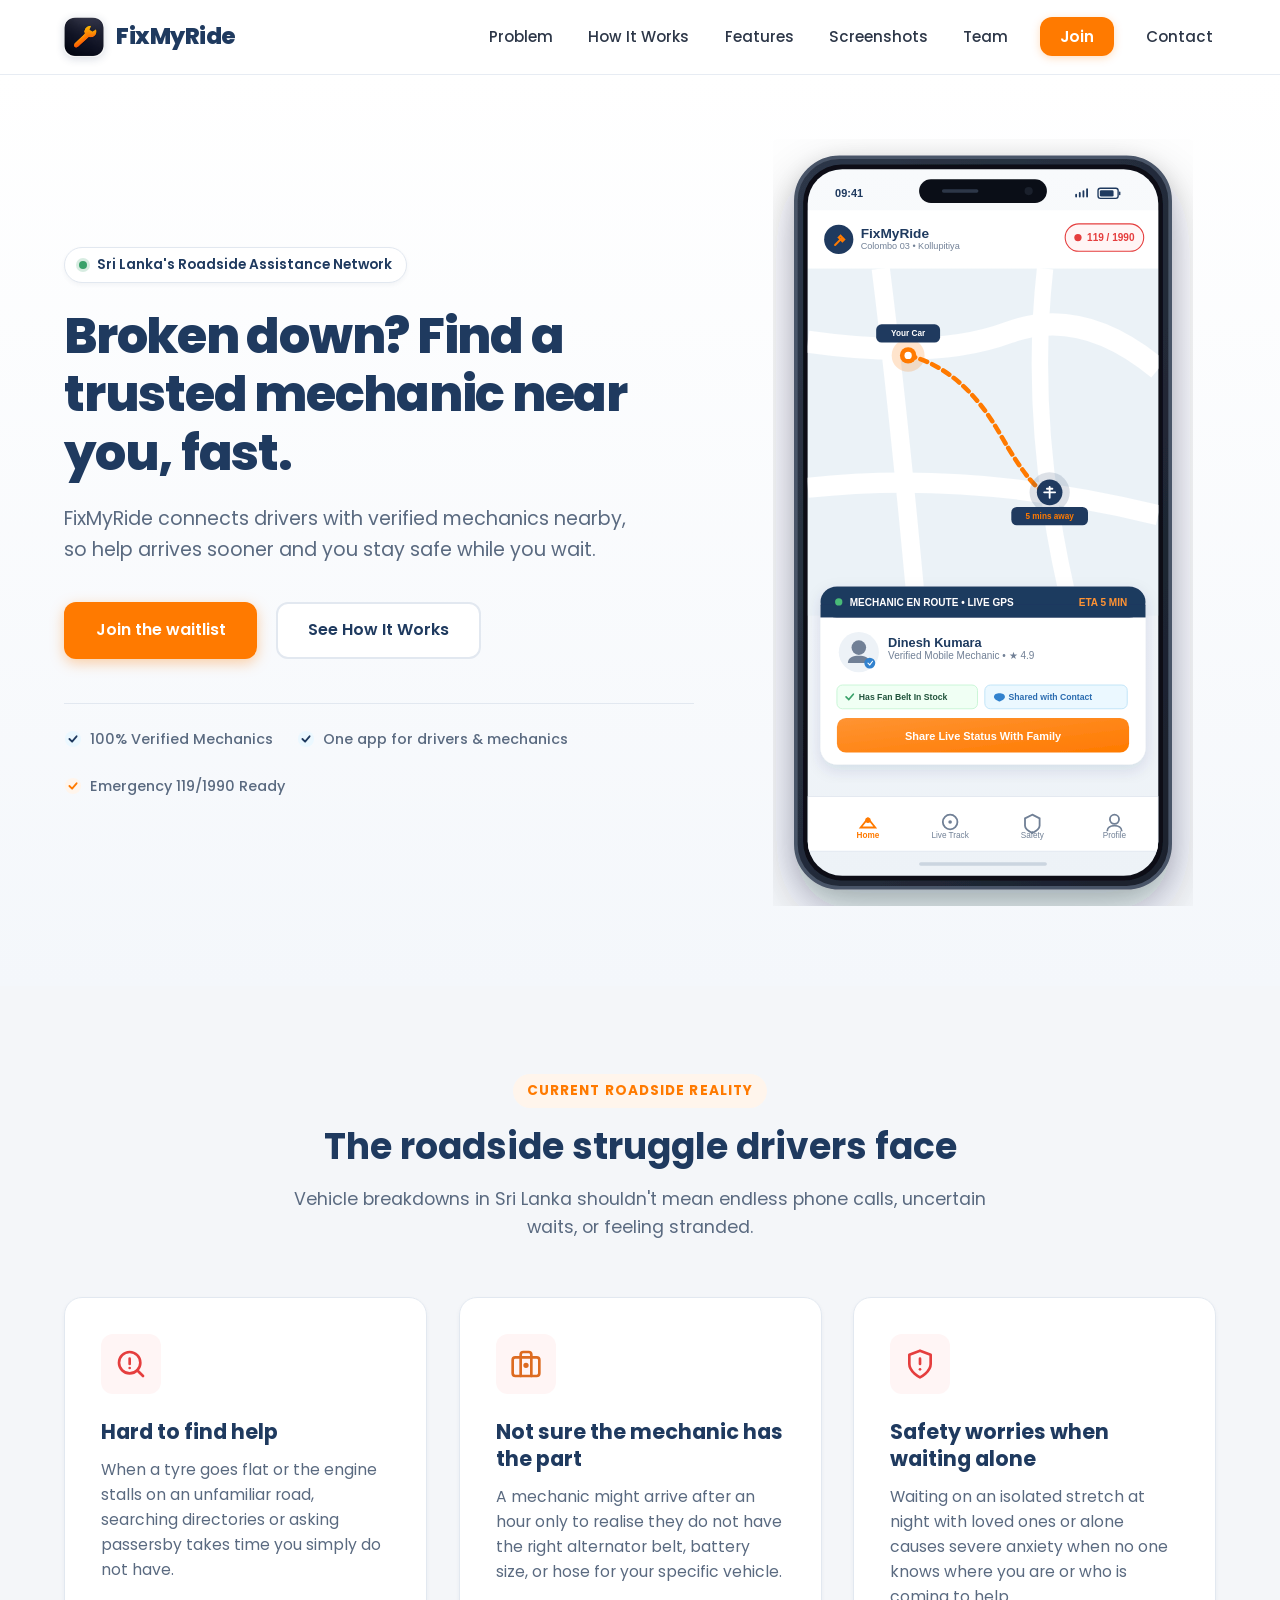
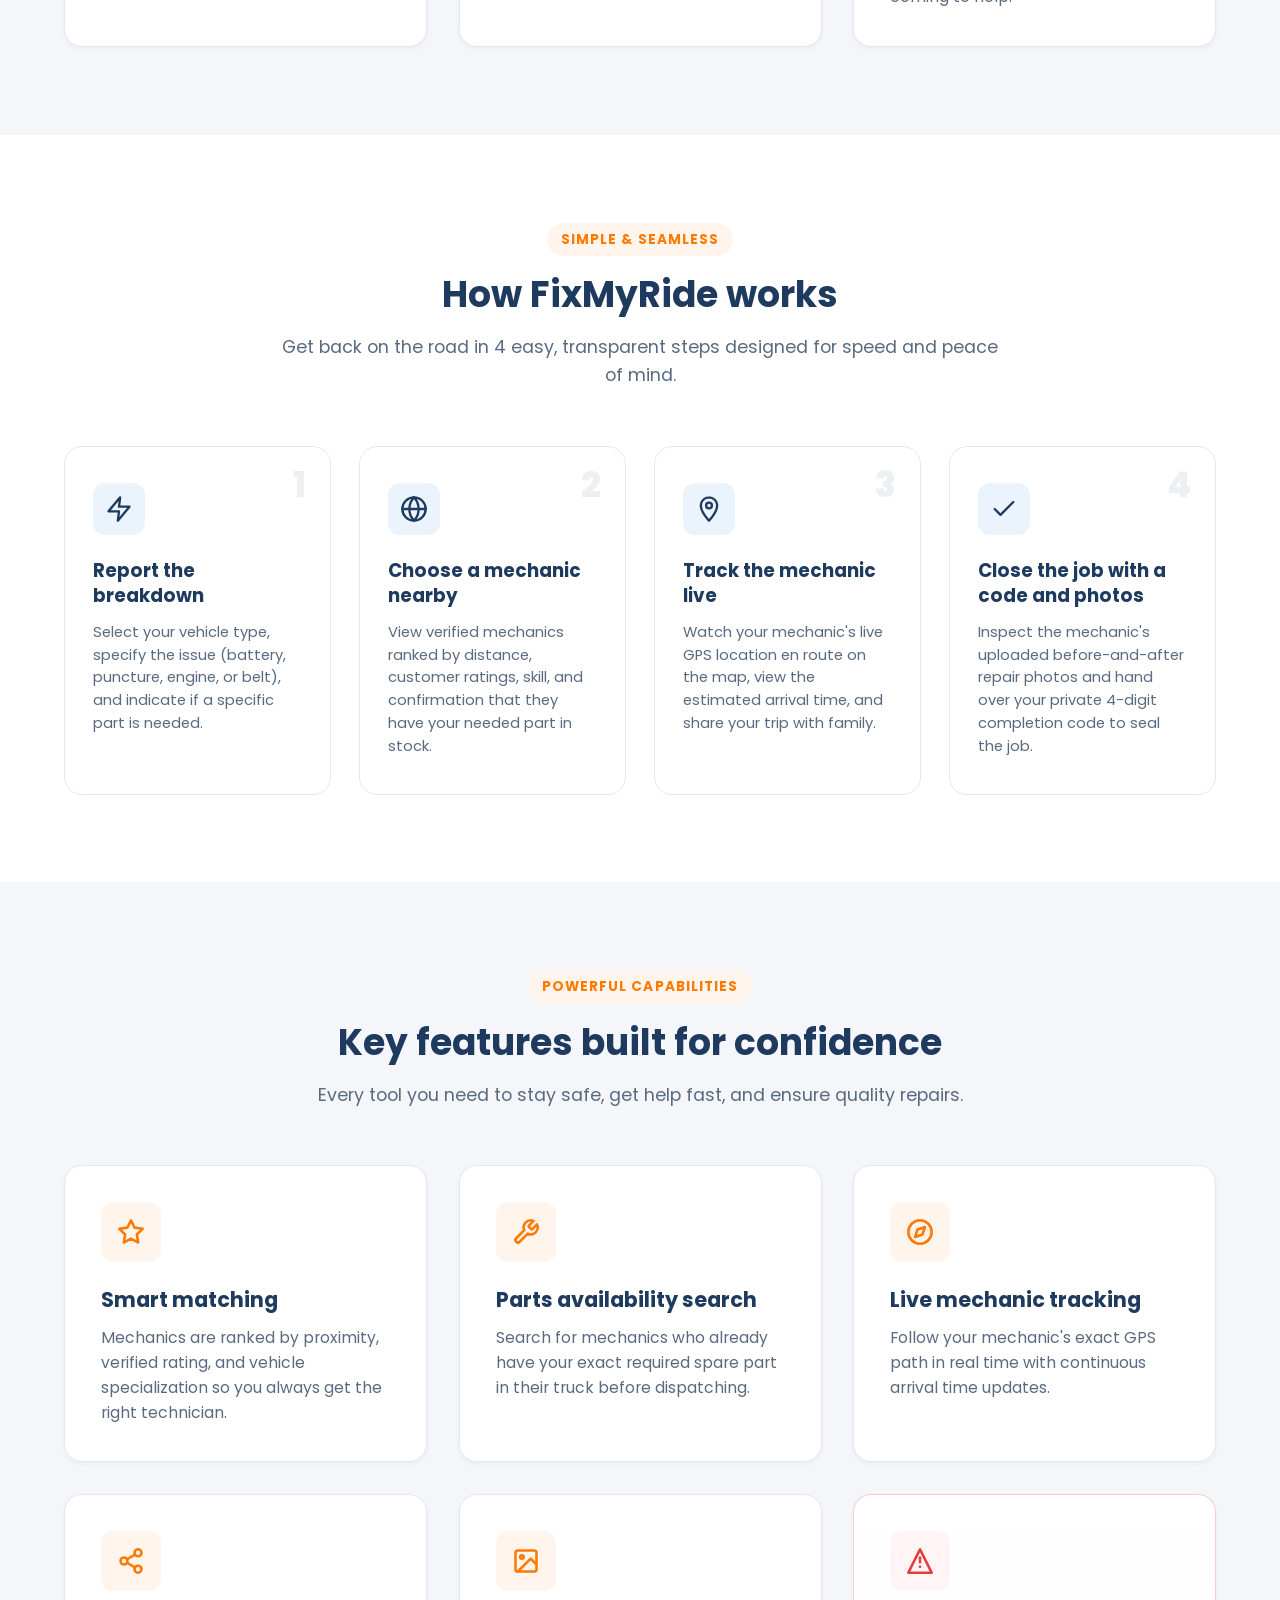
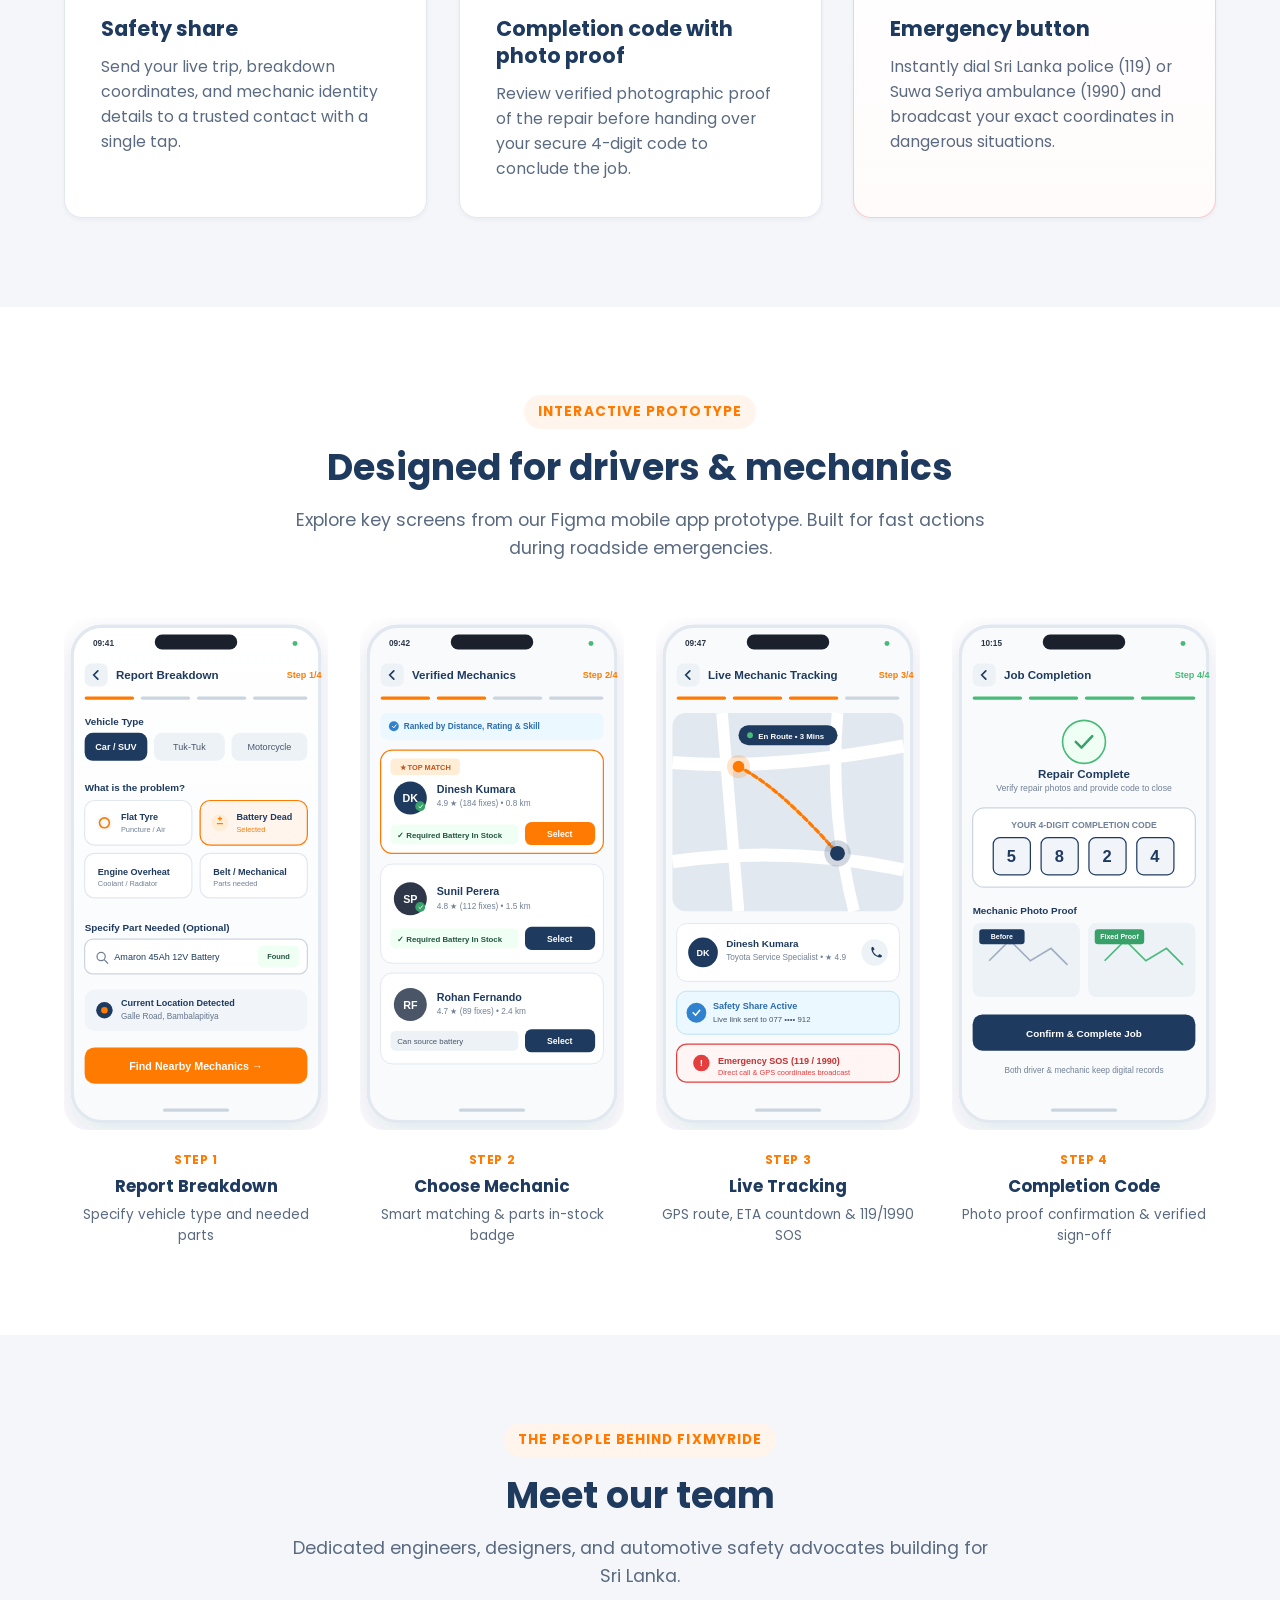
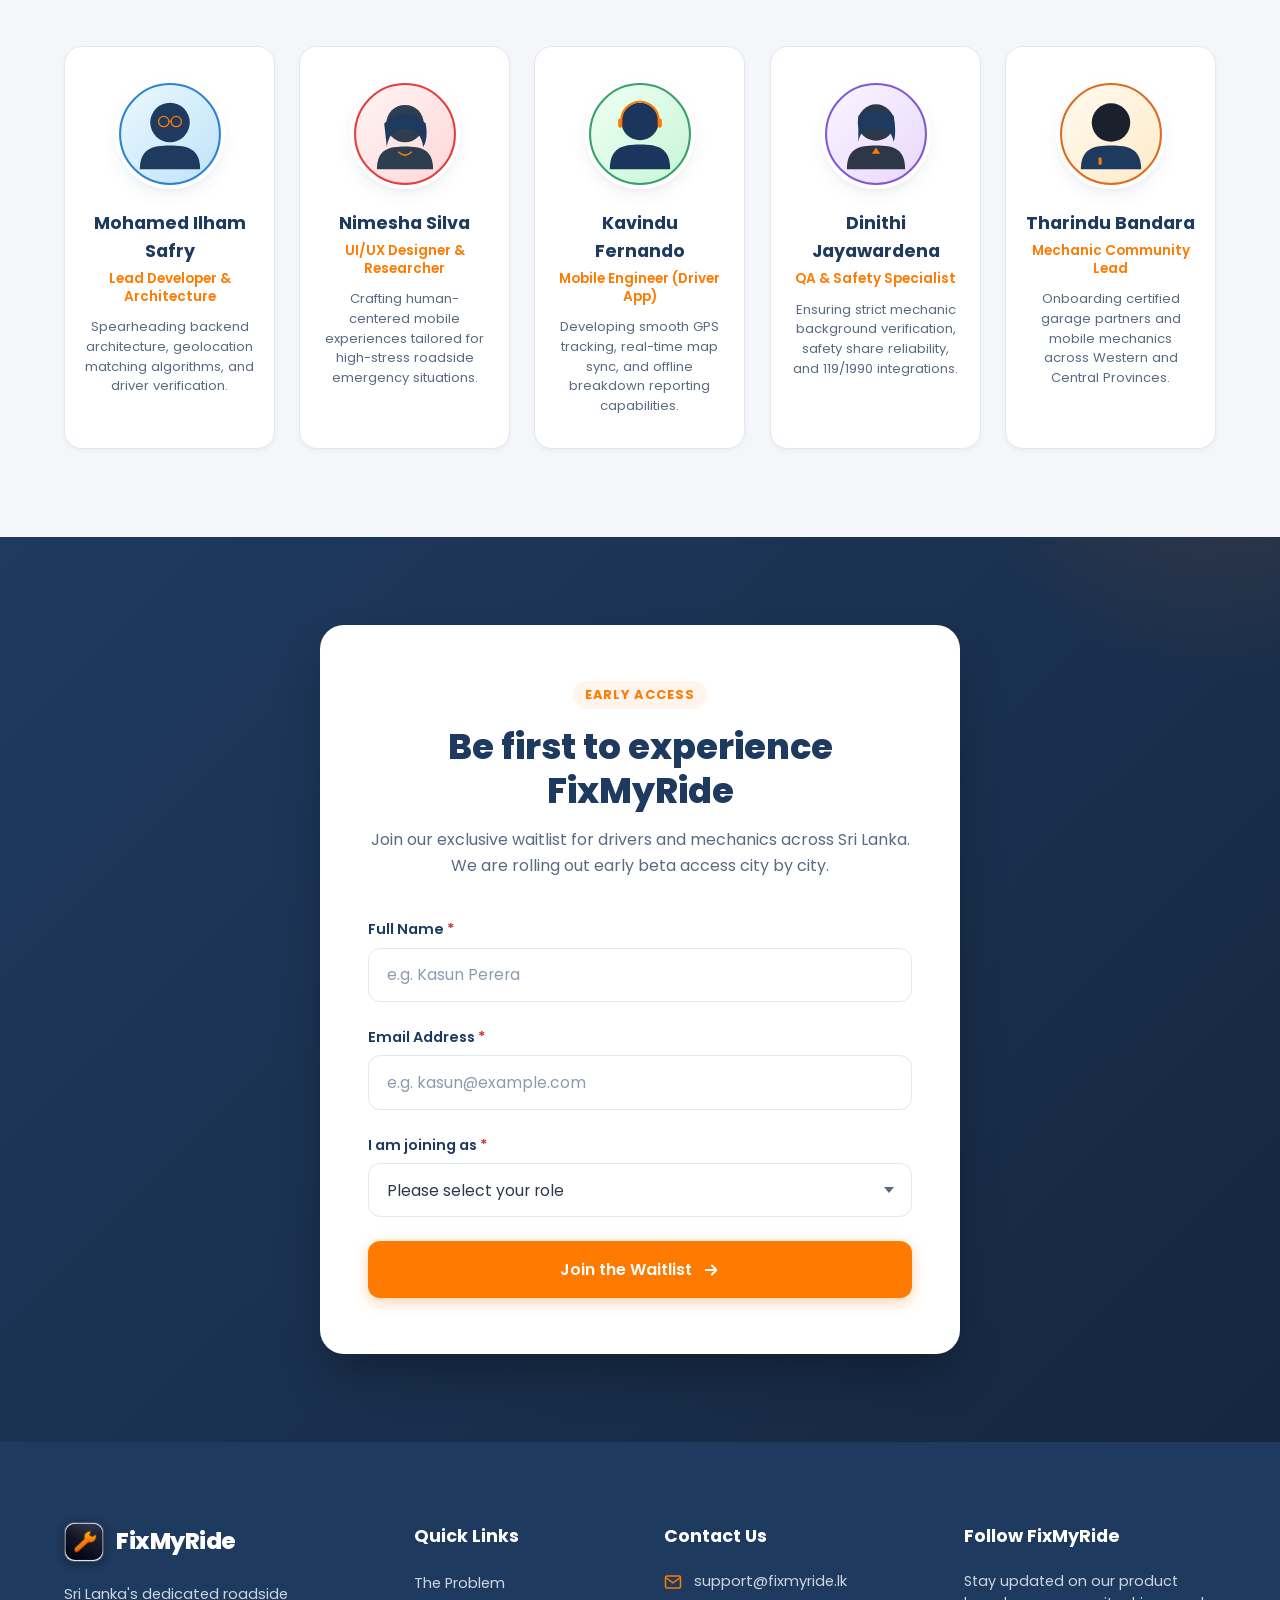
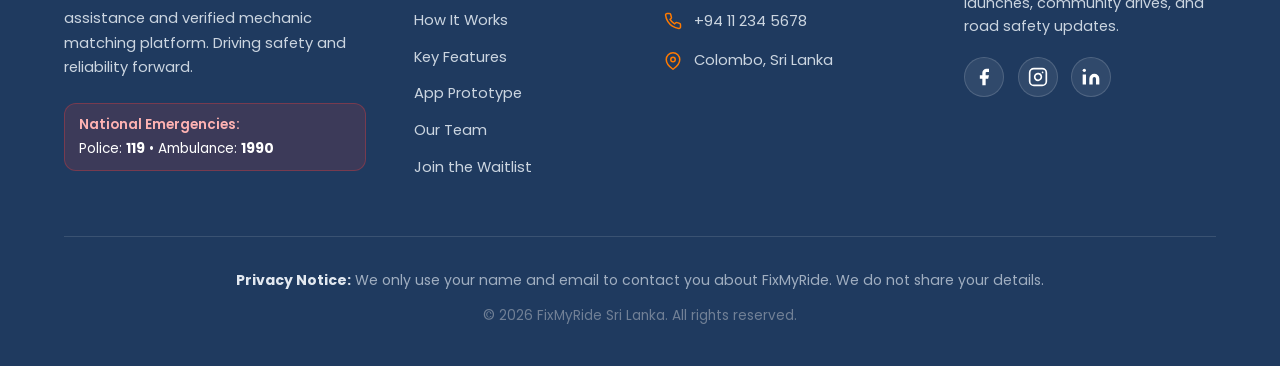
==== commit a7075478: "Update index.html" ====
--- a/index.html
+++ b/index.html
@@ -529,7 +529,7 @@
             </div>
             <div class="team-info">
               <!-- Name 1 - Role -->
-              <h3 class="team-name">Alex Perera</h3>
+              <h3 class="team-name">Mohamed Ilham Safry</h3>
               <p class="team-role">Lead Developer &amp; Architecture</p>
               <p class="team-bio">Spearheading backend architecture, geolocation matching algorithms, and driver verification.</p>
             </div>
--- a/css/hero.css
+++ b/css/hero.css
@@ -0,0 +1,365 @@
+/* ==========================================================================
+   FixMyRide - Splash screen, hero & problem section
+   Owner: Member 2
+   Load order: base -> hero -> features -> gallery-team -> form-footer
+   ========================================================================== */
+
+/* --------------------------------------------------------------------------
+   5. HERO SECTION
+   -------------------------------------------------------------------------- */
+.hero-section {
+  padding-top: 4rem;
+  padding-bottom: 5rem;
+  background: linear-gradient(180deg, #FFFFFF 0%, #F4F7FB 100%);
+  position: relative;
+  overflow: hidden;
+}
+
+.hero-container {
+  display: grid;
+  grid-template-columns: 1.15fr 0.85fr;
+  align-items: center;
+  gap: 3.5rem;
+}
+
+.hero-badge {
+  display: inline-flex;
+  align-items: center;
+  gap: 0.6rem;
+  background-color: #FFFFFF;
+  border: 1px solid var(--color-border);
+  padding: 6px 14px;
+  border-radius: var(--radius-full);
+  margin-bottom: 1.5rem;
+  box-shadow: var(--shadow-sm);
+}
+
+.badge-dot {
+  width: 8px;
+  height: 8px;
+  background-color: #38A169;
+  border-radius: 50%;
+  box-shadow: 0 0 0 3px rgba(56, 161, 105, 0.2);
+}
+
+.badge-text {
+  font-size: 0.85rem;
+  font-weight: 600;
+  color: var(--color-primary);
+}
+
+.hero-headline {
+  font-size: 3.1rem;
+  font-weight: 800;
+  line-height: 1.18;
+  color: var(--color-primary);
+  margin-bottom: 1.25rem;
+  letter-spacing: -0.025em;
+}
+
+.hero-subheadline {
+  font-size: 1.2rem;
+  color: var(--color-text-muted);
+  line-height: 1.65;
+  margin-bottom: 2.25rem;
+  max-width: 580px;
+}
+
+.hero-actions {
+  display: flex;
+  flex-wrap: wrap;
+  align-items: center;
+  gap: 1.2rem;
+  margin-bottom: 2.75rem;
+}
+
+/* Hero Trust Badges */
+.hero-trust-list {
+  display: flex;
+  flex-wrap: wrap;
+  gap: 1.5rem;
+  padding-top: 1.5rem;
+  border-top: 1px solid var(--color-border);
+}
+
+.trust-item {
+  display: flex;
+  align-items: center;
+  gap: 0.5rem;
+  font-size: 0.9rem;
+  font-weight: 500;
+  color: var(--color-text-muted);
+}
+
+/* Hero Visual & Phone Mockup */
+.hero-visual {
+  display: flex;
+  justify-content: center;
+  align-items: center;
+}
+
+.phone-mockup-wrapper {
+  width: 100%;
+  max-width: 420px;
+  transition: transform var(--transition-slow);
+}
+
+.phone-mockup-wrapper:hover {
+  transform: translateY(-6px);
+}
+
+.hero-mockup-img {
+  width: 100%;
+  height: auto;
+}
+
+/* --------------------------------------------------------------------------
+   6. THE PROBLEM SECTION
+   -------------------------------------------------------------------------- */
+.cards-grid {
+  display: grid;
+  grid-template-columns: repeat(3, 1fr);
+  gap: 2rem;
+}
+
+.card {
+  background-color: var(--color-bg-white);
+  border-radius: var(--radius-lg);
+  padding: 2.25rem;
+  border: 1px solid var(--color-border);
+  box-shadow: var(--shadow-sm);
+  transition: transform var(--transition-normal), box-shadow var(--transition-normal), border-color var(--transition-normal);
+}
+
+.card:hover {
+  transform: translateY(-6px);
+  box-shadow: var(--shadow-hover);
+  border-color: rgba(31, 58, 95, 0.15);
+}
+
+.card-icon-box {
+  display: inline-flex;
+  align-items: center;
+  justify-content: center;
+  width: 60px;
+  height: 60px;
+  border-radius: var(--radius-md);
+  margin-bottom: 1.5rem;
+}
+
+.problem-icon-box {
+  background-color: var(--color-danger-bg);
+}
+
+.card-title {
+  font-size: 1.3rem;
+  font-weight: 700;
+  color: var(--color-primary);
+  margin-bottom: 0.75rem;
+  line-height: 1.3;
+}
+
+.card-text {
+  font-size: 0.98rem;
+  color: var(--color-text-muted);
+  line-height: 1.6;
+}
+
+
+/* --------------------------------------------------------------------------
+   SPLASH SCREEN / PRELOADER
+   -------------------------------------------------------------------------- */
+.splash-screen {
+  position: fixed;
+  inset: 0;
+  width: 100vw;
+  height: 100vh;
+  background: radial-gradient(circle at center, #1F3A5F 0%, #12243C 60%, #0A1422 100%);
+  display: flex;
+  align-items: center;
+  justify-content: center;
+  z-index: 99999;
+  opacity: 1;
+  visibility: visible;
+  transition: opacity 0.5s cubic-bezier(0.16, 1, 0.3, 1), visibility 0.5s ease;
+  user-select: none;
+}
+
+.splash-screen.fade-out {
+  opacity: 0;
+  visibility: hidden;
+  pointer-events: none;
+}
+
+.splash-content {
+  display: flex;
+  flex-direction: column;
+  align-items: center;
+  text-align: center;
+  padding: 2rem;
+  max-width: 380px;
+}
+
+.splash-logo-wrapper {
+  position: relative;
+  width: 108px;
+  height: 108px;
+  margin-bottom: 1.5rem;
+  display: flex;
+  align-items: center;
+  justify-content: center;
+}
+
+.splash-logo {
+  width: 96px;
+  height: 96px;
+  border-radius: 22px;
+  object-fit: cover;
+  box-shadow: 0 16px 36px rgba(0, 0, 0, 0.5);
+  position: relative;
+  z-index: 2;
+  animation: splashPop 0.8s cubic-bezier(0.16, 1, 0.3, 1) forwards;
+}
+
+.splash-pulse {
+  position: absolute;
+  inset: -6px;
+  border-radius: 28px;
+  background: radial-gradient(circle, rgba(255, 122, 0, 0.5) 0%, rgba(255, 122, 0, 0) 70%);
+  animation: splashPulse 2s ease-in-out infinite;
+  z-index: 1;
+}
+
+.splash-title {
+  font-size: 2.1rem;
+  font-weight: 800;
+  color: #FFFFFF;
+  letter-spacing: -0.02em;
+  margin-bottom: 0.35rem;
+  animation: splashFadeUp 0.8s ease 0.2s both;
+}
+
+.splash-tagline {
+  font-size: 0.95rem;
+  color: #CBD5E0;
+  font-weight: 500;
+  margin-bottom: 2rem;
+  animation: splashFadeUp 0.8s ease 0.35s both;
+}
+
+.splash-loader {
+  width: 180px;
+  height: 4px;
+  background-color: rgba(255, 255, 255, 0.12);
+  border-radius: var(--radius-full);
+  overflow: hidden;
+  position: relative;
+  animation: splashFadeUp 0.8s ease 0.45s both;
+}
+
+.splash-loader-bar {
+  width: 100%;
+  height: 100%;
+  background: linear-gradient(90deg, #FF7A00, #FFA857);
+  border-radius: var(--radius-full);
+  transform-origin: left center;
+  animation: splashProgress 1.25s cubic-bezier(0.65, 0, 0.35, 1) forwards;
+}
+
+@keyframes splashPop {
+  0% {
+    transform: scale(0.65);
+    opacity: 0;
+  }
+  100% {
+    transform: scale(1);
+    opacity: 1;
+  }
+}
+
+@keyframes splashPulse {
+  0%, 100% {
+    transform: scale(0.98);
+    opacity: 0.35;
+  }
+  50% {
+    transform: scale(1.2);
+    opacity: 0.85;
+  }
+}
+
+@keyframes splashFadeUp {
+  from {
+    opacity: 0;
+    transform: translateY(10px);
+  }
+  to {
+    opacity: 1;
+    transform: translateY(0);
+  }
+}
+
+@keyframes splashProgress {
+  0% {
+    transform: scaleX(0);
+  }
+  45% {
+    transform: scaleX(0.55);
+  }
+  100% {
+    transform: scaleX(1);
+  }
+}
+
+/* Responsive (hero & problem) */
+@media (max-width: 1024px) {
+  .hero-container {
+    grid-template-columns: 1fr;
+    text-align: center;
+    gap: 3rem;
+  }
+
+  .hero-subheadline {
+    margin-left: auto;
+    margin-right: auto;
+  }
+
+  .hero-actions {
+    justify-content: center;
+  }
+
+  .hero-trust-list {
+    justify-content: center;
+  }
+}
+
+@media (max-width: 768px) {
+  .hero-headline {
+    font-size: 2.2rem;
+  }
+
+  .hero-subheadline {
+    font-size: 1.05rem;
+  }
+
+  .hero-actions {
+    flex-direction: column;
+    width: 100%;
+  }
+
+  .hero-actions .btn {
+    width: 100%;
+  }
+}
+
+@media (max-width: 480px) {
+  .hero-headline {
+    font-size: 1.85rem;
+  }
+
+  .hero-trust-list {
+    flex-direction: column;
+    align-items: center;
+    gap: 0.85rem;
+  }
+}
--- a/css/features.css
+++ b/css/features.css
@@ -0,0 +1,162 @@
+/* ==========================================================================
+   FixMyRide - How it works, features & animations
+   Owner: Member 3
+   Load order: base -> hero -> features -> gallery-team -> form-footer
+   ========================================================================== */
+
+/* --------------------------------------------------------------------------
+   7. HOW IT WORKS (4 STEPS)
+   -------------------------------------------------------------------------- */
+.steps-grid {
+  display: grid;
+  grid-template-columns: repeat(4, 1fr);
+  gap: 1.75rem;
+}
+
+.step-card {
+  background-color: var(--color-bg-white);
+  border: 1px solid var(--color-border);
+  border-radius: var(--radius-lg);
+  padding: 2.25rem 1.75rem;
+  position: relative;
+  transition: transform var(--transition-normal), box-shadow var(--transition-normal);
+}
+
+.step-card:hover {
+  transform: translateY(-6px);
+  box-shadow: var(--shadow-md);
+  border-color: var(--color-accent);
+}
+
+.step-number {
+  position: absolute;
+  top: 1.25rem;
+  right: 1.5rem;
+  font-size: 2.2rem;
+  font-weight: 800;
+  color: rgba(31, 58, 95, 0.08);
+  line-height: 1;
+}
+
+.step-icon-wrapper {
+  display: inline-flex;
+  align-items: center;
+  justify-content: center;
+  width: 52px;
+  height: 52px;
+  background-color: var(--color-primary-soft);
+  border-radius: var(--radius-md);
+  margin-bottom: 1.5rem;
+}
+
+.step-title {
+  font-size: 1.15rem;
+  font-weight: 700;
+  color: var(--color-primary);
+  margin-bottom: 0.75rem;
+  line-height: 1.35;
+}
+
+.step-text {
+  font-size: 0.92rem;
+  color: var(--color-text-muted);
+  line-height: 1.55;
+}
+
+/* --------------------------------------------------------------------------
+   8. KEY FEATURES SECTION
+   -------------------------------------------------------------------------- */
+.features-grid {
+  grid-template-columns: repeat(3, 1fr);
+}
+
+.feature-card {
+  position: relative;
+  overflow: hidden;
+}
+
+.feature-icon-box {
+  background-color: var(--color-accent-soft);
+}
+
+.feature-card-highlight {
+  border-color: rgba(229, 62, 62, 0.25);
+  background: linear-gradient(180deg, #FFFFFF 0%, #FFFBFB 100%);
+}
+
+.alert-icon {
+  background-color: var(--color-danger-bg);
+}
+
+
+/* --------------------------------------------------------------------------
+   14. ANIMATIONS & SCROLL OBSERVER
+   -------------------------------------------------------------------------- */
+@keyframes fadeIn {
+  from {
+    opacity: 0;
+    transform: translateY(10px);
+  }
+  to {
+    opacity: 1;
+    transform: translateY(0);
+  }
+}
+
+/* Scroll Fade-in Animation Classes */
+.fade-in-section {
+  opacity: 0;
+  transform: translateY(24px);
+  transition: opacity 0.6s cubic-bezier(0.16, 1, 0.3, 1), transform 0.6s cubic-bezier(0.16, 1, 0.3, 1);
+  will-change: opacity, transform;
+}
+
+.fade-in-section.is-visible {
+  opacity: 1;
+  transform: translateY(0);
+}
+
+/* Respect user's motion preferences */
+@media (prefers-reduced-motion: reduce) {
+  html {
+    scroll-behavior: auto;
+  }
+  .splash-screen {
+    display: none !important;
+  }
+  .splash-logo,
+  .splash-pulse,
+  .splash-title,
+  .splash-tagline,
+  .splash-loader,
+  .splash-loader-bar {
+    animation: none !important;
+  }
+  .fade-in-section {
+    opacity: 1 !important;
+    transform: none !important;
+    transition: none !important;
+  }
+  .card, .btn, .screenshot-frame, .team-card:hover .team-avatar-box {
+    transition: none !important;
+    transform: none !important;
+  }
+}
+
+/* Responsive (steps, features, shared cards grid) */
+@media (max-width: 1024px) {
+  .steps-grid {
+    grid-template-columns: repeat(2, 1fr);
+    gap: 1.5rem;
+  }
+}
+
+@media (max-width: 768px) {
+  /* Grids to single column */
+  .cards-grid,
+  .features-grid,
+  .steps-grid {
+    grid-template-columns: 1fr;
+    gap: 1.25rem;
+  }
+}
--- a/css/gallery-team.css
+++ b/css/gallery-team.css
@@ -0,0 +1,160 @@
+/* ==========================================================================
+   FixMyRide - App screenshots & team
+   Owner: Member 4
+   Load order: base -> hero -> features -> gallery-team -> form-footer
+   ========================================================================== */
+
+/* --------------------------------------------------------------------------
+   9. APP SCREENSHOTS SECTION
+   -------------------------------------------------------------------------- */
+.screenshots-grid {
+  display: grid;
+  grid-template-columns: repeat(4, 1fr);
+  gap: 2rem;
+}
+
+.screenshot-item {
+  display: flex;
+  flex-direction: column;
+  align-items: center;
+  text-align: center;
+}
+
+.screenshot-frame {
+  width: 100%;
+  border-radius: var(--radius-xl);
+  overflow: hidden;
+  margin-bottom: 1.25rem;
+  transition: transform var(--transition-normal), box-shadow var(--transition-normal);
+}
+
+.screenshot-frame:hover {
+  transform: translateY(-8px) scale(1.02);
+}
+
+.screenshot-img {
+  width: 100%;
+  height: auto;
+  display: block;
+}
+
+.screenshot-caption {
+  display: flex;
+  flex-direction: column;
+  align-items: center;
+  gap: 0.25rem;
+}
+
+.screenshot-step-tag {
+  display: inline-block;
+  font-size: 0.75rem;
+  font-weight: 700;
+  color: var(--color-accent);
+  text-transform: uppercase;
+  letter-spacing: 0.05em;
+}
+
+.screenshot-label {
+  font-size: 1.05rem;
+  font-weight: 700;
+  color: var(--color-primary);
+}
+
+.screenshot-desc {
+  font-size: 0.85rem;
+  color: var(--color-text-muted);
+}
+
+/* --------------------------------------------------------------------------
+   10. TEAM SECTION
+   -------------------------------------------------------------------------- */
+.team-grid {
+  display: grid;
+  grid-template-columns: repeat(5, 1fr);
+  gap: 1.5rem;
+}
+
+.team-card {
+  text-align: center;
+  padding: 2rem 1.25rem;
+  display: flex;
+  flex-direction: column;
+  align-items: center;
+}
+
+.team-avatar-box {
+  width: 110px;
+  height: 110px;
+  border-radius: 50%;
+  overflow: hidden;
+  margin-bottom: 1.25rem;
+  border: 3px solid #FFFFFF;
+  box-shadow: var(--shadow-md);
+  transition: transform var(--transition-normal);
+}
+
+.team-card:hover .team-avatar-box {
+  transform: scale(1.06);
+}
+
+.team-avatar-img {
+  width: 100%;
+  height: 100%;
+  object-fit: cover;
+}
+
+.team-name {
+  font-size: 1.1rem;
+  font-weight: 700;
+  color: var(--color-primary);
+  margin-bottom: 0.3rem;
+}
+
+.team-role {
+  font-size: 0.85rem;
+  font-weight: 600;
+  color: var(--color-accent);
+  margin-bottom: 0.75rem;
+  line-height: 1.3;
+}
+
+.team-bio {
+  font-size: 0.82rem;
+  color: var(--color-text-muted);
+  line-height: 1.5;
+}
+
+
+/* Responsive (screenshots & team) */
+@media (max-width: 1024px) {
+  .screenshots-grid {
+    grid-template-columns: repeat(2, 1fr);
+    gap: 2rem;
+  }
+
+  .team-grid {
+    grid-template-columns: repeat(3, 1fr);
+  }
+}
+
+@media (max-width: 768px) {
+  .team-grid {
+    grid-template-columns: repeat(2, 1fr);
+  }
+
+  .screenshots-grid {
+    grid-template-columns: 1fr;
+    max-width: 340px;
+    margin-left: auto;
+    margin-right: auto;
+  }
+}
+
+@media (max-width: 480px) {
+  .team-grid {
+    grid-template-columns: 1fr;
+    max-width: 280px;
+    margin-left: auto;
+    margin-right: auto;
+  }
+}
--- a/css/form-footer.css
+++ b/css/form-footer.css
@@ -0,0 +1,398 @@
+/* ==========================================================================
+   FixMyRide - Waitlist form & footer
+   Owner: Member 5
+   Load order: base -> hero -> features -> gallery-team -> form-footer
+   ========================================================================== */
+
+/* --------------------------------------------------------------------------
+   11. CALL TO ACTION / WAITLIST FORM SECTION
+   -------------------------------------------------------------------------- */
+.cta-section {
+  background: linear-gradient(135deg, var(--color-primary) 0%, #152740 100%);
+  position: relative;
+  overflow: hidden;
+}
+
+.cta-section::before {
+  content: '';
+  position: absolute;
+  top: -50%;
+  right: -20%;
+  width: 600px;
+  height: 600px;
+  background: radial-gradient(circle, rgba(255, 122, 0, 0.15) 0%, transparent 70%);
+  border-radius: 50%;
+  pointer-events: none;
+}
+
+.cta-container {
+  display: flex;
+  justify-content: center;
+}
+
+.cta-card {
+  background-color: #FFFFFF;
+  border-radius: var(--radius-xl);
+  padding: 3.5rem 3rem;
+  max-width: 640px;
+  width: 100%;
+  box-shadow: 0 25px 50px -12px rgba(0, 0, 0, 0.35);
+  position: relative;
+  z-index: 2;
+}
+
+.cta-badge {
+  display: inline-block;
+  font-size: 0.8rem;
+  font-weight: 700;
+  text-transform: uppercase;
+  letter-spacing: 0.08em;
+  color: var(--color-accent);
+  background-color: var(--color-accent-soft);
+  padding: 4px 12px;
+  border-radius: var(--radius-full);
+  margin-bottom: 1rem;
+}
+
+.cta-title {
+  font-size: 2.2rem;
+  font-weight: 800;
+  color: var(--color-primary);
+  line-height: 1.25;
+  margin-bottom: 0.85rem;
+}
+
+.cta-subtitle {
+  font-size: 1rem;
+  color: var(--color-text-muted);
+  line-height: 1.6;
+  margin-bottom: 2.5rem;
+}
+
+/* Form Controls */
+.waitlist-form {
+  display: flex;
+  flex-direction: column;
+  gap: 1.5rem;
+}
+
+.form-group {
+  display: flex;
+  flex-direction: column;
+  gap: 0.4rem;
+  position: relative;
+}
+
+.form-label {
+  font-size: 0.9rem;
+  font-weight: 600;
+  color: var(--color-primary);
+}
+
+.required-star {
+  color: var(--color-danger);
+}
+
+.form-input,
+.form-select {
+  width: 100%;
+  padding: 0.85rem 1.1rem;
+  border: 1.5px solid var(--color-border);
+  border-radius: var(--radius-md);
+  font-size: 0.98rem;
+  color: var(--color-text-main);
+  background-color: #FFFFFF;
+  transition: border-color var(--transition-fast), box-shadow var(--transition-fast);
+}
+
+.form-input:focus,
+.form-select:focus {
+  border-color: var(--color-accent);
+  box-shadow: 0 0 0 4px rgba(255, 122, 0, 0.15);
+  outline: none;
+}
+
+.form-input::placeholder {
+  color: var(--color-text-light);
+}
+
+/* Select element styling */
+.select-wrapper {
+  position: relative;
+}
+
+.select-wrapper::after {
+  content: '';
+  position: absolute;
+  right: 1.1rem;
+  top: 50%;
+  transform: translateY(-50%);
+  width: 0;
+  height: 0;
+  border-left: 5px solid transparent;
+  border-right: 5px solid transparent;
+  border-top: 6px solid var(--color-text-muted);
+  pointer-events: none;
+}
+
+.form-select {
+  appearance: none;
+  -webkit-appearance: none;
+  padding-right: 2.5rem;
+  cursor: pointer;
+}
+
+/* Field validation styling */
+.form-group.has-error .form-input,
+.form-group.has-error .form-select {
+  border-color: var(--color-danger);
+  background-color: #FFFDFD;
+}
+
+.error-message {
+  display: none;
+  font-size: 0.82rem;
+  color: var(--color-danger);
+  font-weight: 500;
+  margin-top: 0.2rem;
+}
+
+.form-group.has-error .error-message {
+  display: block;
+}
+
+/* Success Banner */
+.form-success-banner {
+  display: none;
+  background-color: var(--color-success-bg);
+  border: 1.5px solid var(--color-success-border);
+  border-radius: var(--radius-lg);
+  padding: 2rem;
+  align-items: flex-start;
+  gap: 1.25rem;
+  animation: fadeIn 0.4s ease;
+}
+
+.form-success-banner.active {
+  display: flex;
+}
+
+.waitlist-form.hidden {
+  display: none;
+}
+
+.success-icon-box {
+  flex-shrink: 0;
+  width: 48px;
+  height: 48px;
+  background-color: #C6F6D5;
+  border-radius: 50%;
+  display: flex;
+  align-items: center;
+  justify-content: center;
+}
+
+.success-title {
+  font-size: 1.3rem;
+  font-weight: 700;
+  color: var(--color-success);
+  margin-bottom: 0.4rem;
+}
+
+.success-message {
+  font-size: 0.95rem;
+  color: #276749;
+  line-height: 1.55;
+  margin-bottom: 1rem;
+}
+
+.btn-text-link {
+  background: none;
+  border: none;
+  padding: 0;
+  font-size: 0.9rem;
+  font-weight: 600;
+  color: var(--color-accent);
+  cursor: pointer;
+  text-decoration: underline;
+}
+
+.btn-text-link:hover {
+  color: var(--color-accent-hover);
+}
+
+/* --------------------------------------------------------------------------
+   12. CONTACT AND FOOTER SECTION
+   -------------------------------------------------------------------------- */
+.site-footer {
+  background-color: var(--color-primary);
+  color: #FFFFFF;
+  padding-top: 5rem;
+  padding-bottom: 2.5rem;
+  position: relative;
+}
+
+.footer-grid {
+  display: grid;
+  grid-template-columns: 1.5fr 1fr 1.25fr 1.25fr;
+  gap: 3rem;
+  margin-bottom: 3.5rem;
+}
+
+.logo-footer {
+  margin-bottom: 1.25rem;
+}
+
+.text-white {
+  color: #FFFFFF;
+}
+
+.footer-tagline {
+  font-size: 0.92rem;
+  color: #CBD5E0;
+  line-height: 1.65;
+  margin-bottom: 1.5rem;
+}
+
+.emergency-badge {
+  background-color: rgba(229, 62, 62, 0.15);
+  border: 1px solid rgba(229, 62, 62, 0.35);
+  padding: 10px 14px;
+  border-radius: var(--radius-md);
+  font-size: 0.85rem;
+}
+
+.emergency-label {
+  display: block;
+  font-weight: 600;
+  color: #FEB2B2;
+  margin-bottom: 2px;
+}
+
+.emergency-numbers {
+  color: #FFFFFF;
+}
+
+.footer-heading {
+  font-size: 1.1rem;
+  font-weight: 700;
+  color: #FFFFFF;
+  margin-bottom: 1.25rem;
+  position: relative;
+}
+
+.footer-links-list {
+  display: flex;
+  flex-direction: column;
+  gap: 0.7rem;
+}
+
+.footer-links-list a {
+  color: #CBD5E0;
+  font-size: 0.92rem;
+  transition: color var(--transition-fast), padding-left var(--transition-fast);
+}
+
+.footer-links-list a:hover {
+  color: var(--color-accent);
+  padding-left: 4px;
+}
+
+.footer-contact-list {
+  display: flex;
+  flex-direction: column;
+  gap: 1rem;
+}
+
+.contact-item {
+  display: flex;
+  align-items: center;
+  gap: 0.75rem;
+  font-size: 0.92rem;
+  color: #CBD5E0;
+}
+
+.contact-link:hover {
+  color: var(--color-accent);
+}
+
+.footer-social-text {
+  font-size: 0.9rem;
+  color: #CBD5E0;
+  line-height: 1.55;
+  margin-bottom: 1.25rem;
+}
+
+.social-links-wrapper {
+  display: flex;
+  align-items: center;
+  gap: 0.85rem;
+}
+
+.social-link {
+  display: inline-flex;
+  align-items: center;
+  justify-content: center;
+  width: 40px;
+  height: 40px;
+  border-radius: 50%;
+  background-color: rgba(255, 255, 255, 0.08);
+  color: #FFFFFF;
+  border: 1px solid rgba(255, 255, 255, 0.15);
+  transition: all var(--transition-fast);
+}
+
+.social-link:hover {
+  background-color: var(--color-accent);
+  border-color: var(--color-accent);
+  transform: translateY(-3px);
+}
+
+/* Footer Bottom */
+.footer-bottom {
+  padding-top: 2rem;
+  border-top: 1px solid rgba(255, 255, 255, 0.12);
+  display: flex;
+  flex-direction: column;
+  gap: 0.85rem;
+  text-align: center;
+}
+
+.privacy-notice {
+  font-size: 0.88rem;
+  color: #A0AEC0;
+  line-height: 1.6;
+}
+
+.privacy-notice strong {
+  color: #E2E8F0;
+}
+
+.copyright-line {
+  font-size: 0.85rem;
+  color: #718096;
+}
+
+
+/* Responsive (waitlist form & footer) */
+@media (max-width: 1024px) {
+  .footer-grid {
+    grid-template-columns: 1fr 1fr;
+    gap: 2.5rem;
+  }
+}
+
+@media (max-width: 768px) {
+  .cta-card {
+    padding: 2.25rem 1.5rem;
+  }
+
+  .cta-title {
+    font-size: 1.75rem;
+  }
+
+  .footer-grid {
+    grid-template-columns: 1fr;
+    gap: 2rem;
+  }
+}
